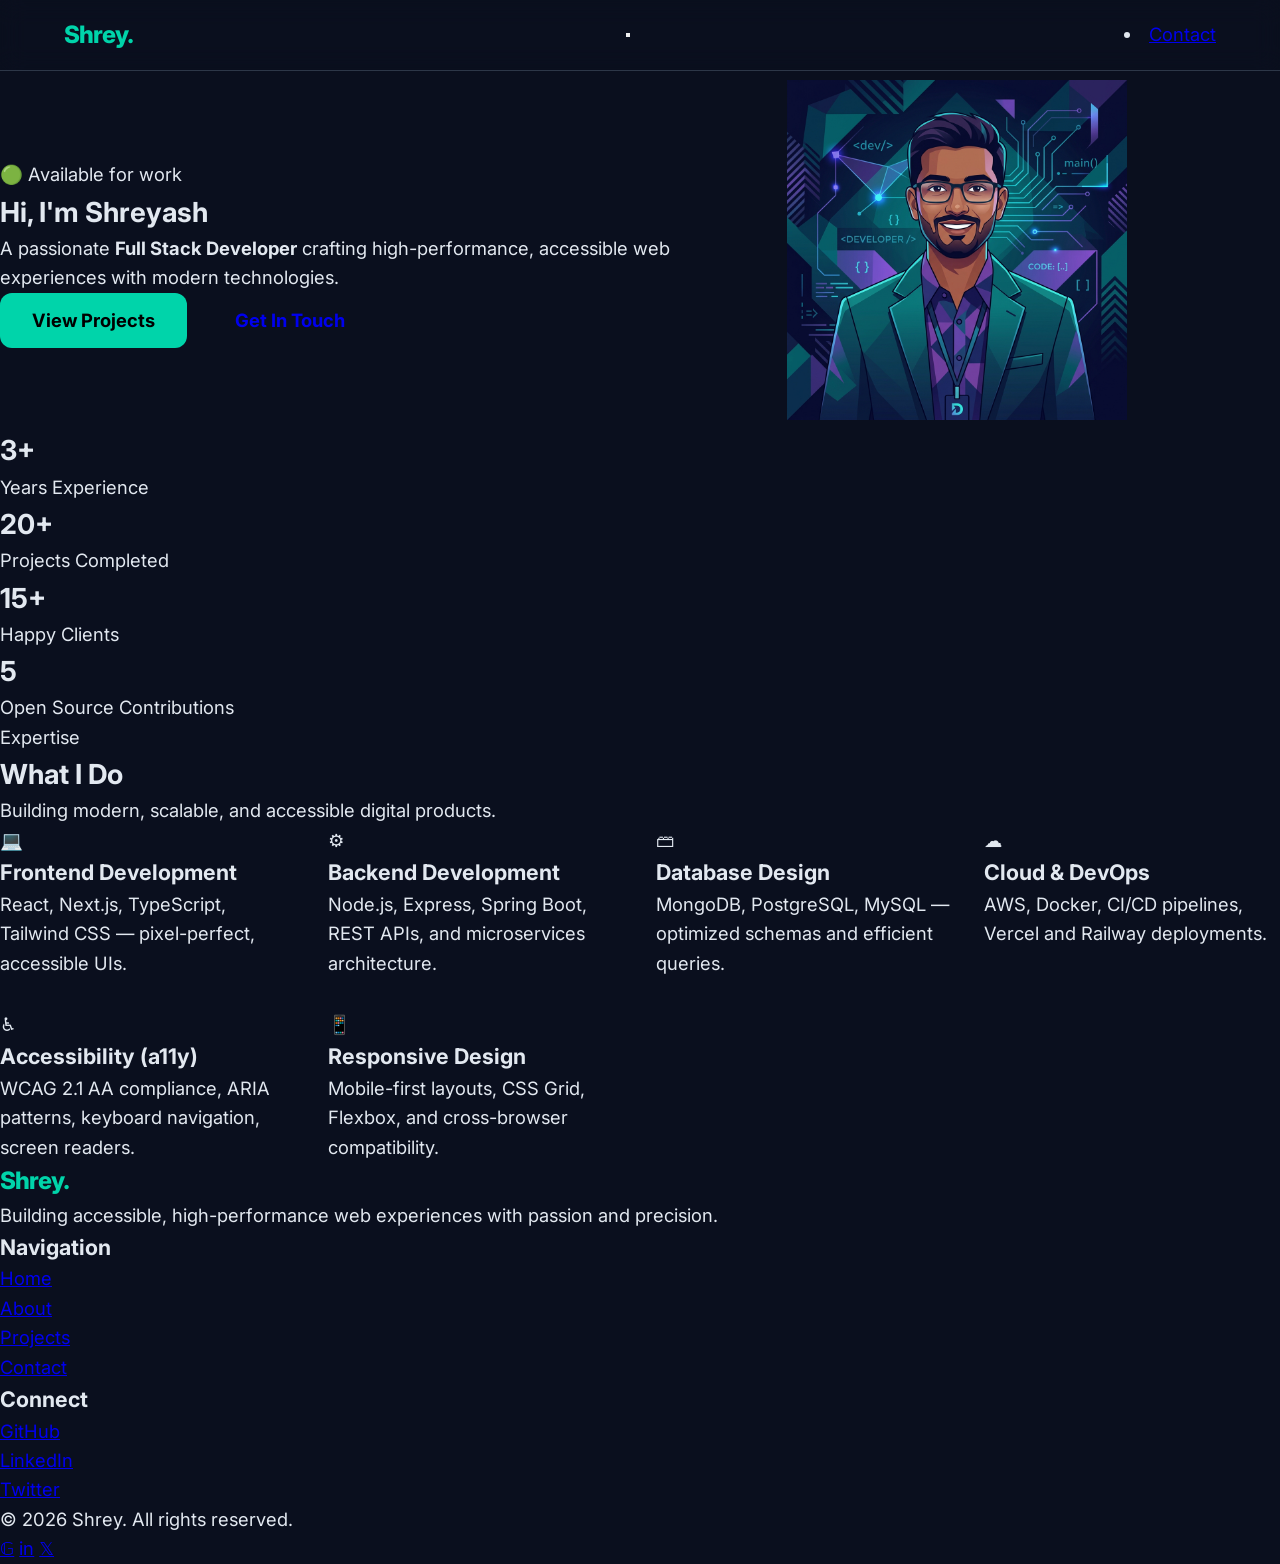
==== index.html @ 3b59dab8 "Portfolio files at root" ====
<!DOCTYPE html>
<html lang="en">

<head>
  <meta charset="UTF-8">
  <meta name="viewport" content="width=device-width, initial-scale=1.0">
  <meta name="description"
    content="Shrey's personal portfolio - Full Stack Developer specializing in React, Node.js, and modern web technologies.">
  <meta name="keywords" content="portfolio, full stack developer, React, Node.js, web developer, software engineer">
  <meta name="author" content="Shrey">
  <meta name="robots" content="index, follow">
  <meta property="og:title" content="Shrey | Full Stack Developer">
  <meta property="og:description" content="Personal portfolio of Shrey, a Full Stack Developer.">
  <meta property="og:type" content="website">
  <title>Shrey | Full Stack Developer</title>
  <link rel="preconnect" href="https://fonts.googleapis.com">
  <link rel="preconnect" href="https://fonts.gstatic.com" crossorigin>
  <link href="https://fonts.googleapis.com/css2?family=Inter:wght@400;500;600;700;800;900&display=swap"
    rel="stylesheet">
  <link rel="stylesheet" href="styles.css">

  <!-- Structured Data for SEO -->
  <script type="application/ld+json">
    {
      "@context": "https://schema.org",
      "@type": "Person",
      "name": "Shreyash",
      "jobTitle": "Full Stack Developer",
      "url": "https://yourdomain.com",
      "sameAs": [
        "https://github.com",
        "https://linkedin.com"
      ],
      "knowsAbout": ["React", "Node.js", "Web Design", "Accessibility"]
    }
  </script>
</head>

<body>
  <!-- Skip navigation link for keyboard/screen reader users -->
  <a class="skip-link" href="#main-content">Skip to main content</a>

  <header role="banner">
    <div class="nav-container">
      <div class="nav-logo">
        <a href="index.html" aria-label="Shreyash - Home"><span>S</span>hrey<span>.</span></a>
      </div>
      <!-- Mobile hamburger toggle -->
      <button class="nav-toggle" aria-expanded="false" aria-controls="primary-nav" aria-label="Toggle navigation menu">
        <span class="hamburger" aria-hidden="true"></span>
      </button>
      <li><a href="contact.html">Contact</a></li>
      </ul>
      </nav>
    </div>
  </header>

  <main id="main-content">
    <!-- HERO SECTION -->
    <section class="hero" aria-labelledby="hero-heading">
      <div class="hero-inner">
        <div class="hero-text">
          <div class="hero-badge" aria-label="Status: Available for work">
            <span aria-hidden="true">&#x1F7E2;</span> Available for work
          </div>
          <h1 id="hero-heading">
            Hi, I'm <span class="name">Shreyash</span>
          </h1>
          <p class="hero-subtitle">
            A passionate <strong>Full Stack Developer</strong> crafting high-performance, accessible web experiences
            with modern technologies.
          </p>
          <div class="hero-cta">
            <a href="projects.html" class="btn btn-primary" aria-label="View my portfolio projects">View Projects</a>
            <a href="contact.html" class="btn btn-outline" aria-label="Get in touch with me">Get In Touch</a>
          </div>
        </div>
        <div class="hero-img">
          <img src="assets/images/avatar.png" alt="Portrait illustration of Shreyash, Full Stack Developer" width="340"
            height="340">
        </div>
      </div>
    </section>

    <!-- STATS SECTION -->
    <aside class="stats" aria-label="Career statistics">
      <div class="stats-inner">
        <div class="stat-item">
          <h2 aria-label="3 plus years experience">3+</h2>
          <p>Years Experience</p>
        </div>
        <div class="stat-item">
          <h2 aria-label="20 plus projects completed">20+</h2>
          <p>Projects Completed</p>
        </div>
        <div class="stat-item">
          <h2 aria-label="15 plus happy clients">15+</h2>
          <p>Happy Clients</p>
        </div>
        <div class="stat-item">
          <h2 aria-label="5 open source contributions">5</h2>
          <p>Open Source Contributions</p>
        </div>
      </div>
    </aside>

    <!-- SKILLS SECTION -->
    <section aria-labelledby="skills-heading">
      <div class="section-inner">
        <span class="section-label" aria-hidden="true">Expertise</span>
        <h2 id="skills-heading" class="section-title">What I Do</h2>
        <p class="section-subtitle">Building modern, scalable, and accessible digital products.</p>
        <div class="skills-grid">
          <article class="skill-card">
            <div class="skill-icon" aria-hidden="true">&#x1F4BB;</div>
            <h3>Frontend Development</h3>
            <p>React, Next.js, TypeScript, Tailwind CSS — pixel-perfect, accessible UIs.</p>
          </article>
          <article class="skill-card">
            <div class="skill-icon" aria-hidden="true">&#x2699;&#xFE0F;</div>
            <h3>Backend Development</h3>
            <p>Node.js, Express, Spring Boot, REST APIs, and microservices architecture.</p>
          </article>
          <article class="skill-card">
            <div class="skill-icon" aria-hidden="true">&#x1F5C3;</div>
            <h3>Database Design</h3>
            <p>MongoDB, PostgreSQL, MySQL — optimized schemas and efficient queries.</p>
          </article>
          <article class="skill-card">
            <div class="skill-icon" aria-hidden="true">&#x2601;&#xFE0F;</div>
            <h3>Cloud & DevOps</h3>
            <p>AWS, Docker, CI/CD pipelines, Vercel and Railway deployments.</p>
          </article>
          <article class="skill-card">
            <div class="skill-icon" aria-hidden="true">&#x267F;</div>
            <h3>Accessibility (a11y)</h3>
            <p>WCAG 2.1 AA compliance, ARIA patterns, keyboard navigation, screen readers.</p>
          </article>
          <article class="skill-card">
            <div class="skill-icon" aria-hidden="true">&#x1F4F1;</div>
            <h3>Responsive Design</h3>
            <p>Mobile-first layouts, CSS Grid, Flexbox, and cross-browser compatibility.</p>
          </article>
        </div>
      </div>
    </section>
  </main>

  <footer role="contentinfo">
    <div class="footer-inner">
      <div class="footer-top">
        <div class="footer-brand">
          <div class="nav-logo"><a href="index.html" aria-label="Shrey - Home"><span>S</span>hrey<span>.</span></a>
          </div>
          <p>Building accessible, high-performance web experiences with passion and precision.</p>
        </div>
        <nav class="footer-col" aria-label="Footer site links">
          <h3>Navigation</h3>
          <ul>
            <li><a href="index.html">Home</a></li>
            <li><a href="about.html">About</a></li>
            <li><a href="projects.html">Projects</a></li>
            <li><a href="contact.html">Contact</a></li>
          </ul>
        </nav>
        <div class="footer-col">
          <h3>Connect</h3>
          <ul>
            <li><a href="https://github.com" target="_blank" rel="noopener noreferrer"
                aria-label="GitHub profile (opens in new tab)">GitHub</a></li>
            <li><a href="https://linkedin.com" target="_blank" rel="noopener noreferrer"
                aria-label="LinkedIn profile (opens in new tab)">LinkedIn</a></li>
            <li><a href="https://twitter.com" target="_blank" rel="noopener noreferrer"
                aria-label="Twitter profile (opens in new tab)">Twitter</a></li>
          </ul>
        </div>
      </div>
      <div class="footer-bottom">
        <p>&copy; <span id="year"></span> Shrey. All rights reserved.</p>
        <div class="social-links" aria-label="Social media links">
          <a href="https://github.com" class="social-link" target="_blank" rel="noopener noreferrer"
            aria-label="Visit GitHub profile (opens in new tab)">&#x1D53E;</a>
          <a href="https://linkedin.com" class="social-link" target="_blank" rel="noopener noreferrer"
            aria-label="Visit LinkedIn profile (opens in new tab)">in</a>
          <a href="https://twitter.com" class="social-link" target="_blank" rel="noopener noreferrer"
            aria-label="Visit Twitter profile (opens in new tab)">&#x1D54F;</a>
        </div>
      </div>
    </div>
  </footer>
  <script src="main.js"></script>
</body>

</html>
---- styles.css ----
:root {
  --bg: #0a0f1e; --bg2: #111827; --card: #1a2235;
  --accent: #00d4aa; --accent2: #7c3aed;
  --text: #e2e8f0; --muted: #94a3b8;
  --border: #2d3748; --shadow: 0 8px 32px rgba(0,0,0,0.4);
  /* Fluid Typography (Advanced CSS3) */
  --fs-h1: clamp(2.5rem, 8vw, 4.5rem);
  --fs-h2: clamp(1.8rem, 5vw, 2.8rem);
  --fs-body: clamp(1rem, 1vw + 0.8rem, 1.15rem);
}

[data-theme="light"] {
  --bg: #f8fafc; --bg2: #f1f5f9; --card: #ffffff;
  --accent: #0d9488; --accent2: #6d28d9;
  --text: #0f172a; --muted: #475569;
  --border: #e2e8f0; --shadow: 0 8px 32px rgba(0,0,0,0.06);
}

/* ─── BASE STYLES (Mobile First) ─── */
*, *::before, *::after { box-sizing: border-box; margin: 0; padding: 0; }
body {
  font-family: 'Inter', system-ui, sans-serif;
  background-color: var(--bg);
  color: var(--text);
  line-height: 1.6;
  font-size: var(--fs-body);
  transition: background 0.3s, color 0.3s;
}

/* ─── STUNNING GLASS NAVIGATION ─── */
header {
  position: fixed; top: 0; width: 100%; z-index: 1000;
  background: rgba(10, 15, 30, 0.8);
  backdrop-filter: blur(12px); /* Glassmorphism */
  -webkit-backdrop-filter: blur(12px);
  border-bottom: 1px solid var(--border);
}
[data-theme="light"] header { background: rgba(248, 250, 252, 0.8); }

.nav-container {
  max-width: 1200px; margin: 0 auto; padding: 0 1.5rem;
  height: 70px; display: flex; align-items: center; justify-content: space-between;
}

.nav-logo a {
  font-size: 1.5rem; font-weight: 800; color: var(--accent);
  text-decoration: none; letter-spacing: -1px;
}

/* ─── ADVANCED GRID LAYOUTS ─── */
.hero-inner {
  display: grid; grid-template-columns: 1fr; gap: 3rem;
  align-items: center; text-align: center; padding-top: 80px;
}

.skills-grid {
  display: grid;
  grid-template-columns: repeat(auto-fit, minmax(280px, 1fr));
  gap: 2rem;
}

/* About Page - Advanced Grid Areas */
.about-grid {
  display: grid;
  grid-template-areas: "image" "content";
  gap: 3rem;
}
.about-img-col { grid-area: image; }
.about-content { grid-area: content; }

/* ─── COMPONENTS (Flexbox) ─── */
.nav-actions { display: flex; align-items: center; gap: 1rem; }
.hero-cta { display: flex; gap: 1rem; flex-wrap: wrap; justify-content: center; }

.btn {
  display: inline-flex; align-items: center; gap: 0.5rem;
  padding: 0.8rem 2rem; border-radius: 12px; font-weight: 700;
  transition: transform 0.2s, box-shadow 0.2s; cursor: pointer;
  border: none; text-decoration: none;
}
.btn-primary { background: var(--accent); color: #000; }
.btn-primary:hover { transform: translateY(-3px); box-shadow: 0 10px 20px rgba(0, 212, 170, 0.3); }

/* ─── RESPONSIVE QUERIES ─── */
@media (min-width: 768px) {
  .hero-inner { grid-template-columns: 1.2fr 0.8fr; text-align: left; }
  .hero-cta { justify-content: flex-start; }
  .about-grid { grid-template-areas: "image content"; grid-template-columns: 1fr 1.5fr; }
}

/* Accessibility */
.skip-link { position: absolute; top: -50px; left: 0; background: var(--accent); padding: 10px; z-index: 1001; transition: top 0.3s; }
.skip-link:focus { top: 0; }
:focus-visible { outline: 3px solid var(--accent); outline-offset: 4px; }
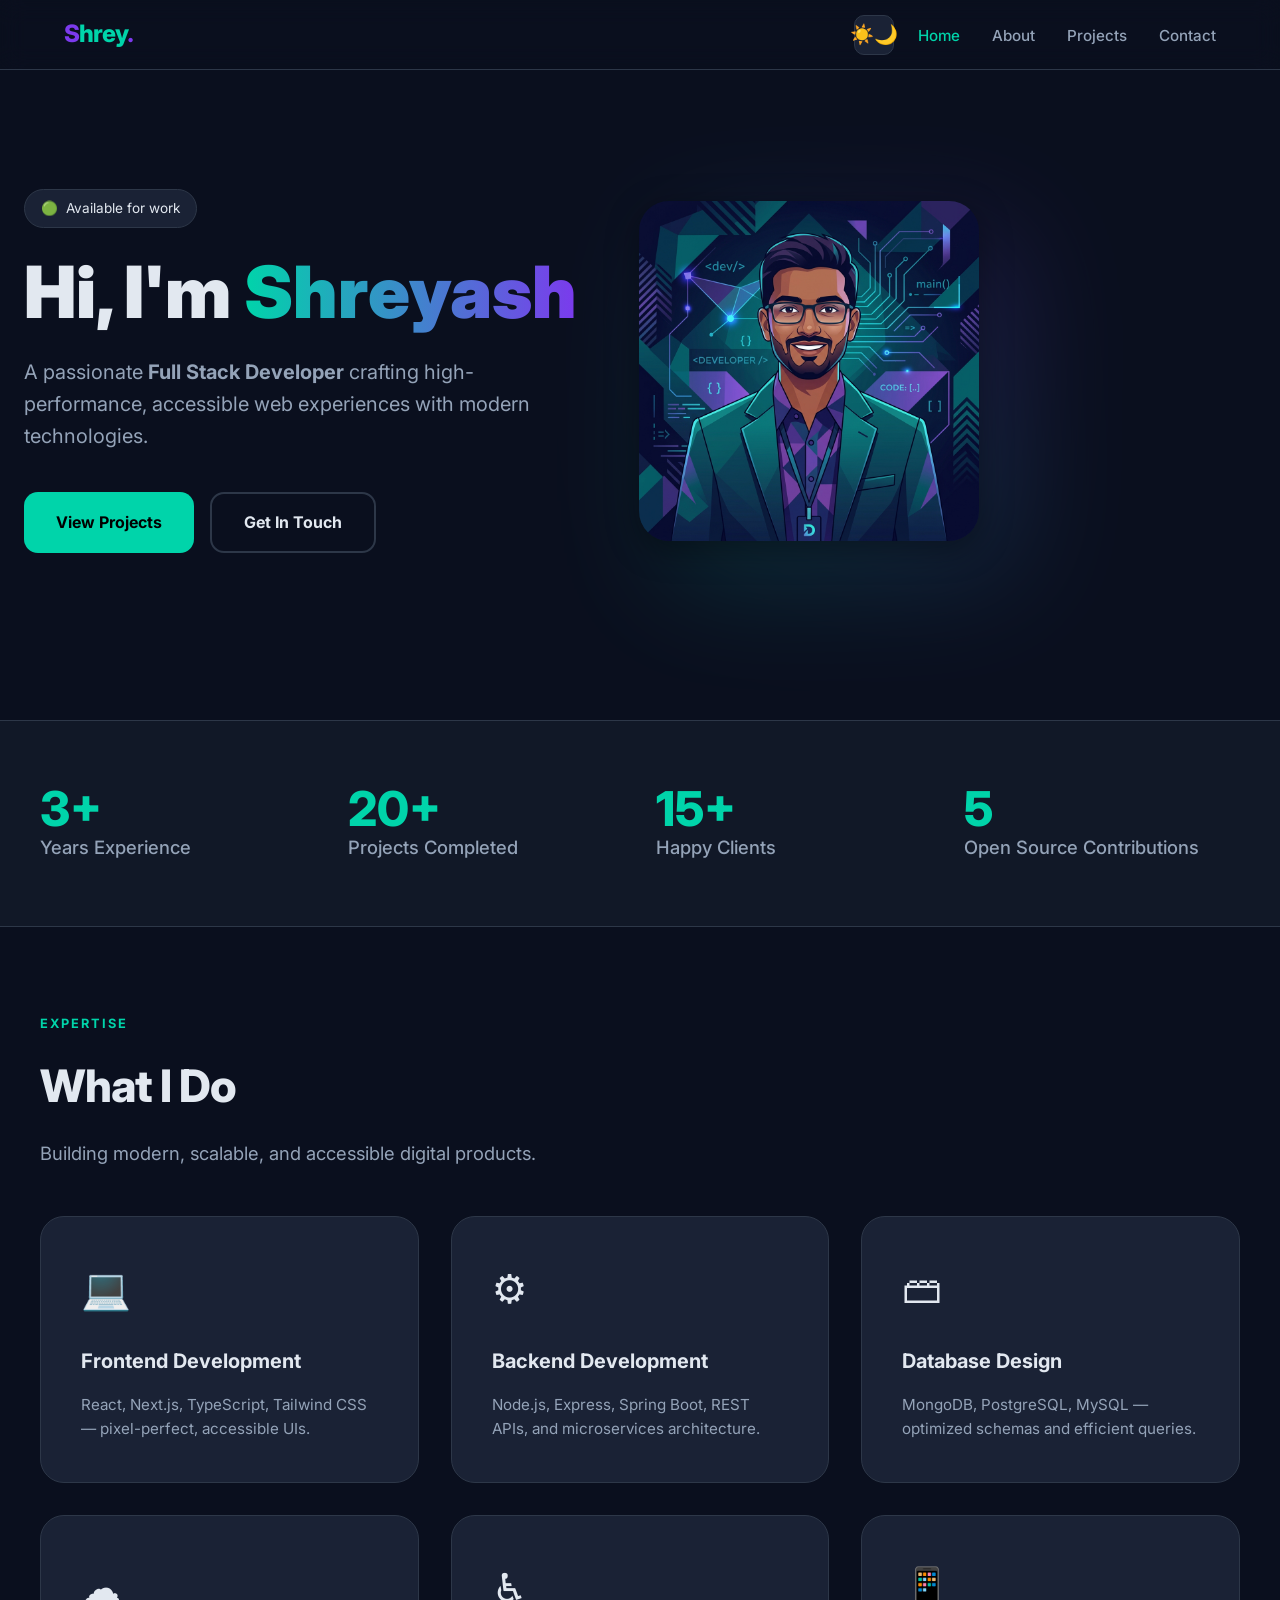
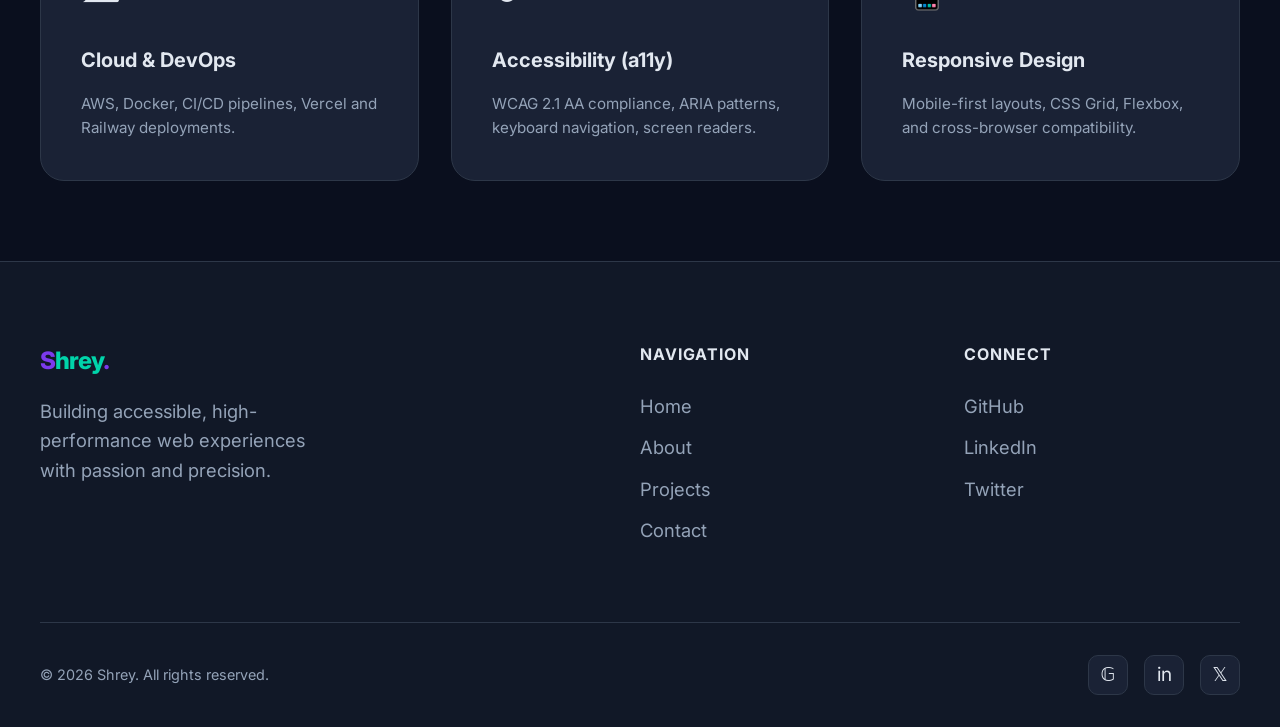
==== commit 2b79f3c5: "Fix CSS errors, repair HTML structure, and complete premium design overhaul" ====
--- a/index.html
+++ b/index.html
@@ -45,13 +45,23 @@
       <div class="nav-logo">
         <a href="index.html" aria-label="Shreyash - Home"><span>S</span>hrey<span>.</span></a>
       </div>
-      <!-- Mobile hamburger toggle -->
-      <button class="nav-toggle" aria-expanded="false" aria-controls="primary-nav" aria-label="Toggle navigation menu">
-        <span class="hamburger" aria-hidden="true"></span>
-      </button>
-      <li><a href="contact.html">Contact</a></li>
-      </ul>
-      </nav>
+      <div class="nav-actions">
+        <button id="theme-toggle" class="theme-btn" aria-label="Toggle Dark/Light Mode">
+          <span class="sun-icon" aria-hidden="true">☀️</span>
+          <span class="moon-icon" aria-hidden="true">🌙</span>
+        </button>
+        <button class="nav-toggle" aria-expanded="false" aria-controls="primary-nav" aria-label="Toggle navigation menu">
+          <span class="hamburger" aria-hidden="true"></span>
+        </button>
+        <nav aria-label="Primary navigation">
+          <ul id="primary-nav">
+            <li><a href="index.html" aria-current="page">Home</a></li>
+            <li><a href="about.html">About</a></li>
+            <li><a href="projects.html">Projects</a></li>
+            <li><a href="contact.html">Contact</a></li>
+          </ul>
+        </nav>
+      </div>
     </div>
   </header>
 
--- a/styles.css
+++ b/styles.css
@@ -1,95 +1,253 @@
 :root {
-  --bg: #0a0f1e; --bg2: #111827; --card: #1a2235;
-  --accent: #00d4aa; --accent2: #7c3aed;
-  --text: #e2e8f0; --muted: #94a3b8;
-  --border: #2d3748; --shadow: 0 8px 32px rgba(0,0,0,0.4);
-  /* Fluid Typography (Advanced CSS3) */
+  --bg: #0a0f1e;
+  --bg2: #111827;
+  --card: #1a2235;
+  --accent: #00d4aa;
+  --accent2: #7c3aed;
+  --text: #e2e8f0;
+  --muted: #94a3b8;
+  --border: #2d3748;
+  --shadow: 0 8px 32px rgba(0, 0, 0, 0.4);
   --fs-h1: clamp(2.5rem, 8vw, 4.5rem);
   --fs-h2: clamp(1.8rem, 5vw, 2.8rem);
   --fs-body: clamp(1rem, 1vw + 0.8rem, 1.15rem);
+  --nav-h: 70px;
 }
 
 [data-theme="light"] {
-  --bg: #f8fafc; --bg2: #f1f5f9; --card: #ffffff;
-  --accent: #0d9488; --accent2: #6d28d9;
-  --text: #0f172a; --muted: #475569;
-  --border: #e2e8f0; --shadow: 0 8px 32px rgba(0,0,0,0.06);
-}
-
-/* ─── BASE STYLES (Mobile First) ─── */
+  --bg: #f8fafc;
+  --bg2: #f1f5f9;
+  --card: #ffffff;
+  --accent: #0d9488;
+  --accent2: #6d28d9;
+  --text: #0f172a;
+  --muted: #475569;
+  --border: #e2e8f0;
+  --shadow: 0 8px 32px rgba(0, 0, 0, 0.06);
+}
+
+/* ─── BASE STYLES ─── */
 *, *::before, *::after { box-sizing: border-box; margin: 0; padding: 0; }
+
 body {
-  font-family: 'Inter', system-ui, sans-serif;
+  font-family: 'Inter', system-ui, -apple-system, sans-serif;
   background-color: var(--bg);
   color: var(--text);
   line-height: 1.6;
   font-size: var(--fs-body);
   transition: background 0.3s, color 0.3s;
-}
-
-/* ─── STUNNING GLASS NAVIGATION ─── */
+  overflow-x: hidden;
+}
+
+a { color: inherit; text-decoration: none; transition: 0.2s; }
+ul { list-style: none; }
+img { max-width: 100%; height: auto; display: block; }
+
+/* ─── HEADER & NAV ─── */
 header {
   position: fixed; top: 0; width: 100%; z-index: 1000;
   background: rgba(10, 15, 30, 0.8);
-  backdrop-filter: blur(12px); /* Glassmorphism */
+  backdrop-filter: blur(12px);
   -webkit-backdrop-filter: blur(12px);
   border-bottom: 1px solid var(--border);
-}
+  height: var(--nav-h);
+  display: flex;
+  align-items: center;
+}
+
 [data-theme="light"] header { background: rgba(248, 250, 252, 0.8); }
 
 .nav-container {
   max-width: 1200px; margin: 0 auto; padding: 0 1.5rem;
-  height: 70px; display: flex; align-items: center; justify-content: space-between;
+  width: 100%; display: flex; align-items: center; justify-content: space-between;
 }
 
 .nav-logo a {
   font-size: 1.5rem; font-weight: 800; color: var(--accent);
-  text-decoration: none; letter-spacing: -1px;
-}
-
-/* ─── ADVANCED GRID LAYOUTS ─── */
+  letter-spacing: -1px;
+}
+.nav-logo span { color: var(--accent2); }
+
+.nav-actions { display: flex; align-items: center; gap: 1.5rem; }
+
+#primary-nav { display: flex; gap: 2rem; }
+#primary-nav a { font-weight: 500; font-size: 0.95rem; color: var(--muted); }
+#primary-nav a:hover, #primary-nav a[aria-current="page"] { color: var(--accent); }
+
+/* Theme Toggle */
+.theme-btn {
+  background: var(--card); border: 1px solid var(--border);
+  width: 40px; height: 40px; border-radius: 10px;
+  cursor: pointer; display: flex; align-items: center; justify-content: center;
+  color: var(--text); font-size: 1.2rem;
+}
+
+/* Mobile Toggle */
+.nav-toggle {
+  display: none; background: none; border: none; cursor: pointer; padding: 0.5rem;
+}
+
+.hamburger {
+  display: block; width: 24px; height: 2px; background: var(--text);
+  position: relative; transition: 0.3s;
+}
+.hamburger::before, .hamburger::after {
+  content: ''; position: absolute; width: 24px; height: 2px;
+  background: var(--text); left: 0; transition: 0.3s;
+}
+.hamburger::before { top: -8px; }
+.hamburger::after { bottom: -8px; }
+
+/* ─── SECTIONS ─── */
+section, main > section { padding: 5rem 1.5rem; }
+.section-inner { max-width: 1200px; margin: 0 auto; }
+
+.section-label {
+  display: inline-block; color: var(--accent); font-weight: 700;
+  text-transform: uppercase; font-size: 0.8rem; letter-spacing: 2px;
+  margin-bottom: 1rem;
+}
+
+.section-title { font-size: var(--fs-h2); font-weight: 800; margin-bottom: 1rem; letter-spacing: -1px; }
+.section-subtitle { color: var(--muted); max-width: 600px; margin-bottom: 3rem; }
+
+/* ─── HERO ─── */
+.hero { padding-top: calc(var(--nav-h) + 2rem); min-height: 80vh; display: flex; align-items: center; }
 .hero-inner {
-  display: grid; grid-template-columns: 1fr; gap: 3rem;
-  align-items: center; text-align: center; padding-top: 80px;
-}
-
-.skills-grid {
-  display: grid;
-  grid-template-columns: repeat(auto-fit, minmax(280px, 1fr));
-  gap: 2rem;
-}
-
-/* About Page - Advanced Grid Areas */
-.about-grid {
-  display: grid;
-  grid-template-areas: "image" "content";
-  gap: 3rem;
-}
-.about-img-col { grid-area: image; }
-.about-content { grid-area: content; }
-
-/* ─── COMPONENTS (Flexbox) ─── */
-.nav-actions { display: flex; align-items: center; gap: 1rem; }
-.hero-cta { display: flex; gap: 1rem; flex-wrap: wrap; justify-content: center; }
-
+  display: grid; grid-template-columns: 1fr; gap: 3rem; align-items: center;
+}
+
+.hero-badge {
+  display: inline-flex; align-items: center; gap: 0.5rem;
+  background: var(--card); border: 1px solid var(--border);
+  padding: 0.5rem 1rem; border-radius: 100px; font-size: 0.85rem;
+  margin-bottom: 1.5rem;
+}
+
+.hero-text h1 { font-size: var(--fs-h1); font-weight: 900; line-height: 1.1; margin-bottom: 1.5rem; }
+.hero-text .name { background: linear-gradient(to right, var(--accent), var(--accent2)); -webkit-background-clip: text; -webkit-text-fill-color: transparent; }
+.hero-subtitle { font-size: 1.25rem; color: var(--muted); margin-bottom: 2.5rem; max-width: 550px; }
+.hero-cta { display: flex; gap: 1rem; flex-wrap: wrap; }
+
+.hero-img { position: relative; justify-self: center; }
+.hero-img img { border-radius: 30px; box-shadow: var(--shadow); position: relative; z-index: 2; }
+.hero-img::after {
+  content: ''; position: absolute; top: 10%; left: 10%; width: 100%; height: 100%;
+  background: linear-gradient(45deg, var(--accent), var(--accent2));
+  filter: blur(60px); opacity: 0.2; z-index: 1;
+}
+
+/* Page Hero (About/Contact) */
+.page-hero { padding-top: calc(var(--nav-h) + 4rem); background: var(--bg2); text-align: center; }
+.page-hero-inner { max-width: 800px; margin: 0 auto; }
+
+/* ─── STATS ─── */
+.stats { background: var(--bg2); padding: 4rem 1.5rem; border-top: 1px solid var(--border); border-bottom: 1px solid var(--border); }
+.stats-inner {
+  max-width: 1200px; margin: 0 auto;
+  display: grid; grid-template-columns: repeat(2, 1fr); gap: 2rem;
+}
+.stat-item h2 { font-size: 3rem; font-weight: 800; color: var(--accent); line-height: 1; }
+.stat-item p { color: var(--muted); font-weight: 500; }
+
+/* ─── SKILLS & PROJECTS ─── */
+.skills-grid, .projects-grid {
+  display: grid; grid-template-columns: repeat(auto-fit, minmax(300px, 1fr)); gap: 2rem;
+}
+
+.skill-card, .project-card {
+  background: var(--card); padding: 2.5rem; border-radius: 24px;
+  border: 1px solid var(--border); transition: 0.3s;
+}
+.skill-card:hover, .project-card:hover { border-color: var(--accent); transform: translateY(-5px); box-shadow: var(--shadow); }
+
+.skill-icon { font-size: 2.5rem; margin-bottom: 1.5rem; display: block; }
+.skill-card h3 { font-size: 1.25rem; margin-bottom: 1rem; }
+.skill-card p { color: var(--muted); font-size: 0.95rem; }
+
+/* ─── CONTACT ─── */
+.contact-grid { display: grid; grid-template-columns: 1fr; gap: 4rem; }
+.contact-detail { display: flex; gap: 1.5rem; margin-bottom: 2rem; }
+.contact-icon {
+  width: 50px; height: 50px; background: var(--bg2); border: 1px solid var(--border);
+  border-radius: 12px; display: flex; align-items: center; justify-content: center; font-size: 1.5rem;
+}
+.contact-detail-text strong { display: block; font-size: 0.9rem; color: var(--muted); text-transform: uppercase; letter-spacing: 1px; }
+
+.form-card { background: var(--card); padding: 3rem; border-radius: 30px; border: 1px solid var(--border); }
+.form-group { margin-bottom: 1.5rem; }
+.form-group label { display: block; margin-bottom: 0.5rem; font-weight: 600; font-size: 0.9rem; }
+.form-group input, .form-group textarea {
+  width: 100%; padding: 1rem; background: var(--bg2); border: 1px solid var(--border);
+  border-radius: 12px; color: var(--text); font-family: inherit; transition: 0.3s;
+}
+.form-group input:focus, .form-group textarea:focus { border-color: var(--accent); outline: none; background: var(--bg); }
+.form-group textarea { height: 150px; resize: vertical; }
+
+.field-error { color: #ff4b5c; font-size: 0.85rem; margin-top: 0.5rem; display: none; }
+.success-msg { background: rgba(0, 212, 170, 0.1); color: var(--accent); padding: 1.5rem; border-radius: 12px; margin-bottom: 2rem; display: none; }
+
+/* ─── BUTTONS ─── */
 .btn {
-  display: inline-flex; align-items: center; gap: 0.5rem;
-  padding: 0.8rem 2rem; border-radius: 12px; font-weight: 700;
-  transition: transform 0.2s, box-shadow 0.2s; cursor: pointer;
-  border: none; text-decoration: none;
+  display: inline-flex; align-items: center; gap: 0.75rem;
+  padding: 1rem 2rem; border-radius: 14px; font-weight: 700;
+  cursor: pointer; border: none; transition: 0.3s;
+  font-size: 1rem;
 }
 .btn-primary { background: var(--accent); color: #000; }
-.btn-primary:hover { transform: translateY(-3px); box-shadow: 0 10px 20px rgba(0, 212, 170, 0.3); }
-
-/* ─── RESPONSIVE QUERIES ─── */
+.btn-primary:hover { background: #00bf9a; transform: translateY(-3px); box-shadow: 0 10px 20px rgba(0, 212, 170, 0.3); }
+
+.btn-outline { background: transparent; border: 2px solid var(--border); color: var(--text); }
+.btn-outline:hover { border-color: var(--accent); color: var(--accent); }
+
+/* ─── FOOTER ─── */
+footer { background: var(--bg2); padding: 5rem 1.5rem 2rem; border-top: 1px solid var(--border); }
+.footer-inner { max-width: 1200px; margin: 0 auto; }
+.footer-top { display: grid; grid-template-columns: 1fr; gap: 3rem; margin-bottom: 4rem; }
+
+.footer-brand p { color: var(--muted); margin-top: 1rem; max-width: 300px; }
+.footer-col h3 { font-size: 1rem; text-transform: uppercase; letter-spacing: 1px; margin-bottom: 1.5rem; }
+.footer-col ul li { margin-bottom: 0.75rem; }
+.footer-col a { color: var(--muted); }
+.footer-col a:hover { color: var(--accent); }
+
+.footer-bottom {
+  padding-top: 2rem; border-top: 1px solid var(--border);
+  display: flex; flex-direction: column; align-items: center; gap: 1.5rem; text-align: center;
+}
+.footer-bottom p { color: var(--muted); font-size: 0.9rem; }
+.social-links { display: flex; gap: 1rem; }
+.social-link {
+  width: 40px; height: 40px; background: var(--card); border: 1px solid var(--border);
+  border-radius: 10px; display: flex; align-items: center; justify-content: center;
+  font-size: 1.2rem; transition: 0.3s;
+}
+.social-link:hover { border-color: var(--accent); color: var(--accent); transform: translateY(-3px); }
+
+/* ─── RESPONSIVE ─── */
 @media (min-width: 768px) {
   .hero-inner { grid-template-columns: 1.2fr 0.8fr; text-align: left; }
-  .hero-cta { justify-content: flex-start; }
-  .about-grid { grid-template-areas: "image content"; grid-template-columns: 1fr 1.5fr; }
+  .hero-text h1 { margin-inline: 0; }
+  .stats-inner { grid-template-columns: repeat(4, 1fr); }
+  .contact-grid { grid-template-columns: 1fr 1.2fr; }
+  .footer-top { grid-template-columns: 2fr 1fr 1fr; }
+  .footer-bottom { flex-direction: row; justify-content: space-between; text-align: left; }
+}
+
+@media (max-width: 991px) {
+  .nav-toggle { display: block; }
+  #primary-nav {
+    position: fixed; top: var(--nav-h); left: 0; width: 100%; height: 0;
+    background: var(--bg); border-bottom: 1px solid var(--border);
+    flex-direction: column; align-items: center; justify-content: center;
+    overflow: hidden; transition: 0.4s cubic-bezier(0.4, 0, 0.2, 1);
+    z-index: 999;
+  }
+  #primary-nav.open { height: calc(100vh - var(--nav-h)); padding-bottom: var(--nav-h); }
+  #primary-nav a { font-size: 1.5rem; }
 }
 
 /* Accessibility */
-.skip-link { position: absolute; top: -50px; left: 0; background: var(--accent); padding: 10px; z-index: 1001; transition: top 0.3s; }
+.skip-link { position: absolute; top: -100px; left: 0; background: var(--accent); color: #000; padding: 1rem; z-index: 1100; transition: 0.3s; font-weight: bold; }
 .skip-link:focus { top: 0; }
 :focus-visible { outline: 3px solid var(--accent); outline-offset: 4px; }
-
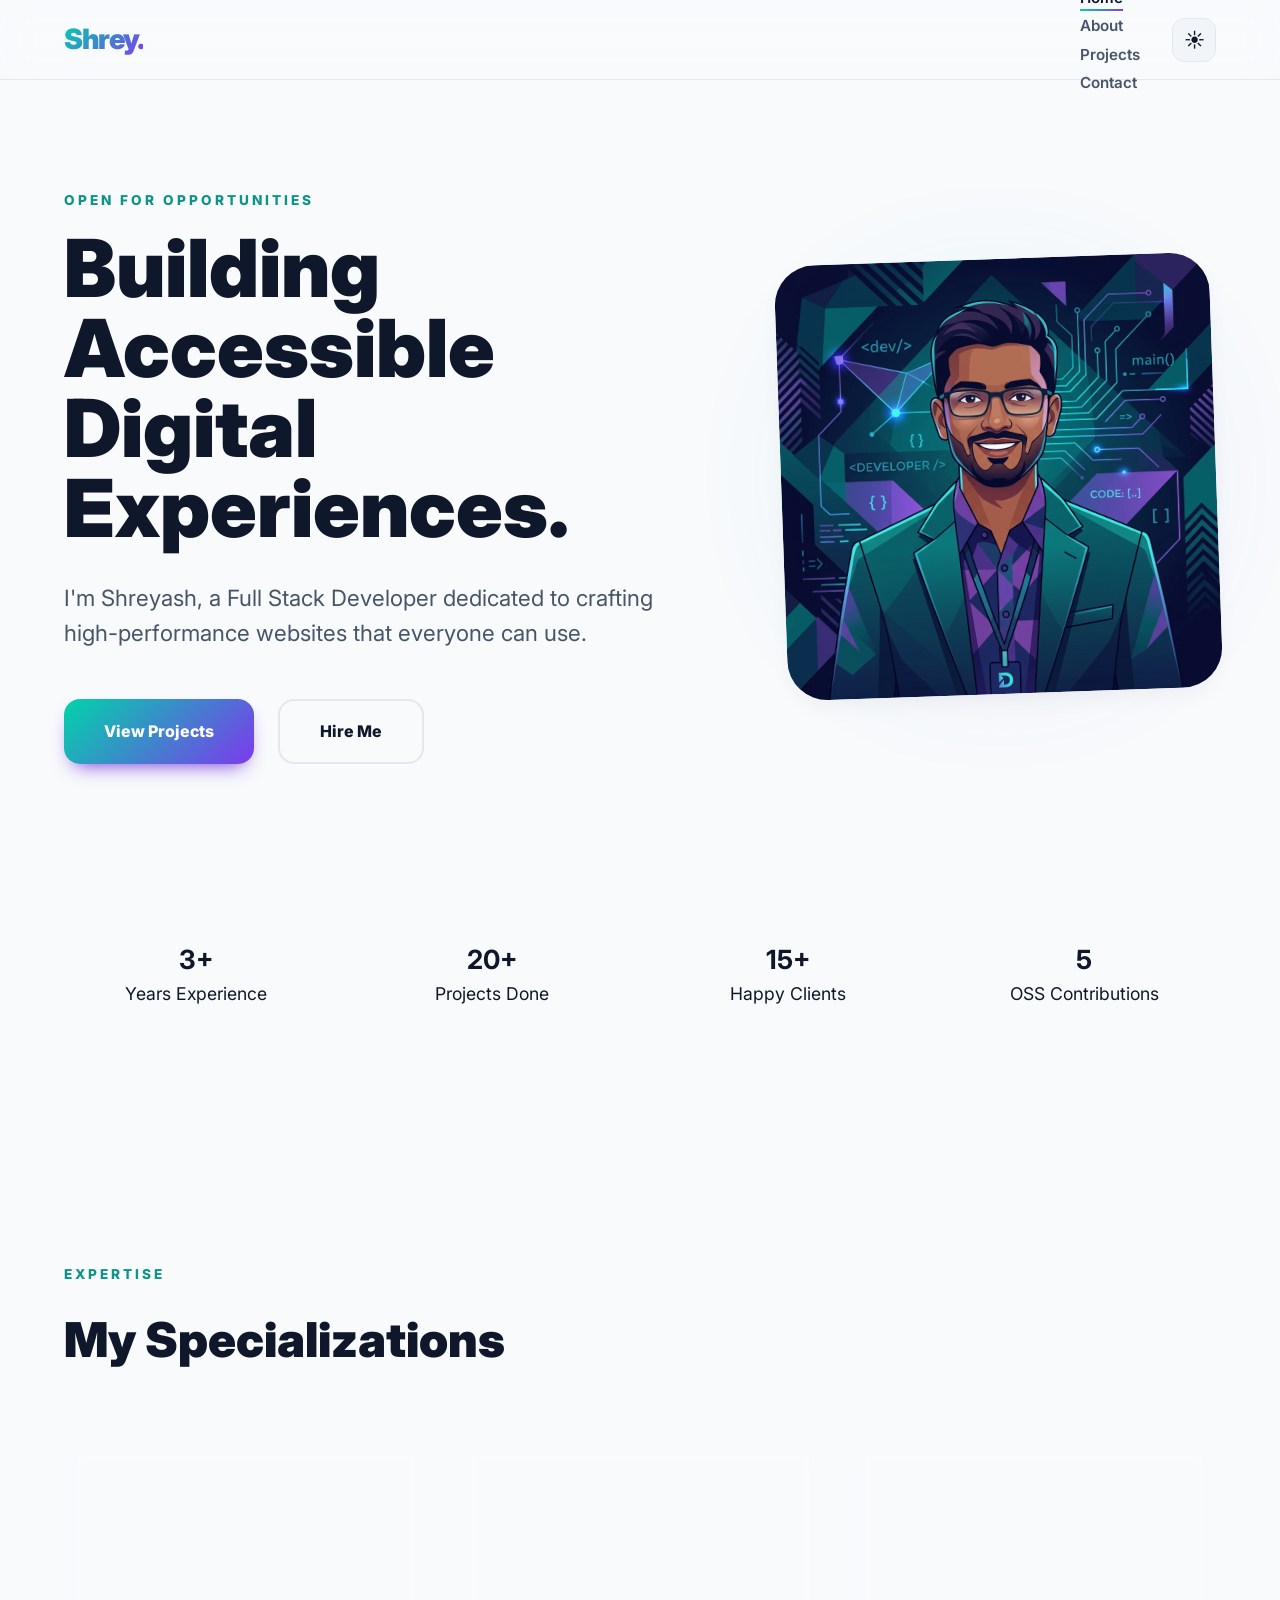
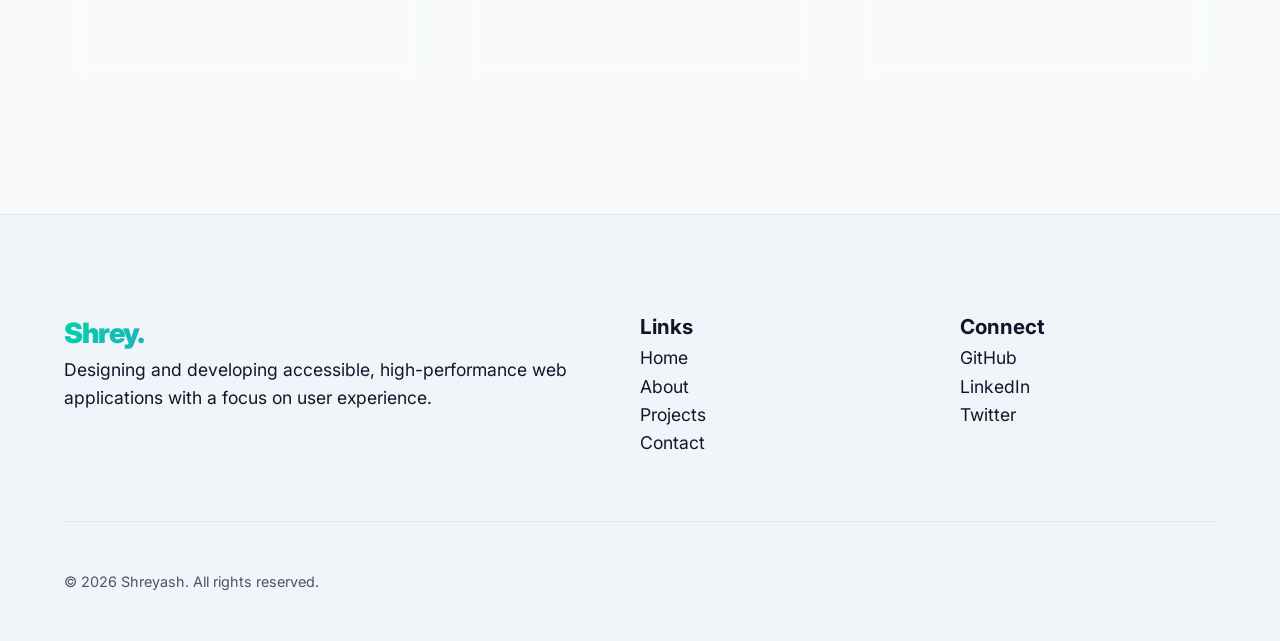
==== commit febd51a7: "Complete rebuild: Semantic HTML5, WCAG Accessibility, and Advanced CSS3 Responsive Design" ====
--- a/index.html
+++ b/index.html
@@ -1,59 +1,55 @@
 <!DOCTYPE html>
 <html lang="en">
-
 <head>
   <meta charset="UTF-8">
   <meta name="viewport" content="width=device-width, initial-scale=1.0">
-  <meta name="description"
-    content="Shrey's personal portfolio - Full Stack Developer specializing in React, Node.js, and modern web technologies.">
-  <meta name="keywords" content="portfolio, full stack developer, React, Node.js, web developer, software engineer">
-  <meta name="author" content="Shrey">
-  <meta name="robots" content="index, follow">
-  <meta property="og:title" content="Shrey | Full Stack Developer">
-  <meta property="og:description" content="Personal portfolio of Shrey, a Full Stack Developer.">
+  
+  <!-- SEO & Social Meta -->
+  <title>Shreyash | Full Stack Developer & Accessibility Advocate</title>
+  <meta name="description" content="Portfolio of Shreyash, a Full Stack Developer specializing in high-performance, accessible web experiences. Expert in React, Node.js, and Modern Web Standards.">
+  <meta name="keywords" content="Full Stack Developer, Portfolio, React, Accessibility, WCAG, Web Development, Shreyash">
+  <meta name="author" content="Shreyash">
+  <meta property="og:title" content="Shreyash | Full Stack Developer">
+  <meta property="og:description" content="Crafting the next generation of accessible web experiences.">
   <meta property="og:type" content="website">
-  <title>Shrey | Full Stack Developer</title>
+  <meta property="og:image" content="assets/images/portfolio-preview.png">
+  
+  <!-- PWA & Mobile -->
+  <link rel="manifest" href="manifest.json">
+  <meta name="theme-color" content="#0a0f1e">
+  
+  <!-- Fonts & Styles -->
   <link rel="preconnect" href="https://fonts.googleapis.com">
   <link rel="preconnect" href="https://fonts.gstatic.com" crossorigin>
-  <link href="https://fonts.googleapis.com/css2?family=Inter:wght@400;500;600;700;800;900&display=swap"
-    rel="stylesheet">
+  <link href="https://fonts.googleapis.com/css2?family=Inter:wght@400;600;700;800;900&display=swap" rel="stylesheet">
   <link rel="stylesheet" href="styles.css">
 
-  <!-- Structured Data for SEO -->
+  <!-- Structured Data (SEO) -->
   <script type="application/ld+json">
     {
       "@context": "https://schema.org",
       "@type": "Person",
       "name": "Shreyash",
       "jobTitle": "Full Stack Developer",
-      "url": "https://yourdomain.com",
-      "sameAs": [
-        "https://github.com",
-        "https://linkedin.com"
-      ],
-      "knowsAbout": ["React", "Node.js", "Web Design", "Accessibility"]
+      "knowsAbout": ["Web Development", "React", "Accessibility", "UI/UX Design"],
+      "url": "https://shreyash-portfolio.vercel.app"
     }
   </script>
 </head>
+<body>
+  <!-- Skip to Content (Accessibility) -->
+  <a href="#main-content" class="skip-link">Skip to main content</a>
 
-<body>
-  <!-- Skip navigation link for keyboard/screen reader users -->
-  <a class="skip-link" href="#main-content">Skip to main content</a>
+  <!-- SEMANTIC HEADER -->
+  <header role="banner">
+    <div class="container nav-container">
+      <div class="nav-logo">
+        <a href="index.html" aria-label="Shreyash - Home Page">Shrey<span>.</span></a>
+      </div>
 
-  <header role="banner">
-    <div class="nav-container">
-      <div class="nav-logo">
-        <a href="index.html" aria-label="Shreyash - Home"><span>S</span>hrey<span>.</span></a>
-      </div>
       <div class="nav-actions">
-        <button id="theme-toggle" class="theme-btn" aria-label="Toggle Dark/Light Mode">
-          <span class="sun-icon" aria-hidden="true">☀️</span>
-          <span class="moon-icon" aria-hidden="true">🌙</span>
-        </button>
-        <button class="nav-toggle" aria-expanded="false" aria-controls="primary-nav" aria-label="Toggle navigation menu">
-          <span class="hamburger" aria-hidden="true"></span>
-        </button>
-        <nav aria-label="Primary navigation">
+        <!-- Navigation Menu -->
+        <nav id="primary-navigation" aria-label="Main Navigation">
           <ul id="primary-nav">
             <li><a href="index.html" aria-current="page">Home</a></li>
             <li><a href="about.html">About</a></li>
@@ -61,111 +57,116 @@
             <li><a href="contact.html">Contact</a></li>
           </ul>
         </nav>
+
+        <!-- Theme Toggle -->
+        <button id="theme-toggle" class="theme-btn" aria-label="Switch between dark and light mode" type="button">
+          <span class="sun-icon" aria-hidden="true">☀️</span>
+          <span class="moon-icon" aria-hidden="true">🌙</span>
+        </button>
+
+        <!-- Mobile Menu Toggle -->
+        <button class="nav-toggle" aria-expanded="false" aria-controls="primary-nav" aria-label="Open mobile navigation menu">
+          <span aria-hidden="true"></span>
+          <span aria-hidden="true"></span>
+          <span aria-hidden="true"></span>
+        </button>
       </div>
     </div>
   </header>
 
+  <!-- MAIN CONTENT -->
   <main id="main-content">
-    <!-- HERO SECTION -->
-    <section class="hero" aria-labelledby="hero-heading">
-      <div class="hero-inner">
-        <div class="hero-text">
-          <div class="hero-badge" aria-label="Status: Available for work">
-            <span aria-hidden="true">&#x1F7E2;</span> Available for work
+    
+    <!-- HERO SECTION (Semantic Section with ARIA) -->
+    <section class="hero" aria-labelledby="hero-title">
+      <div class="container">
+        <div class="hero-grid">
+          <div class="hero-text">
+            <span class="label" aria-hidden="true">Open for Opportunities</span>
+            <h1 id="hero-title">Building Accessible <br>Digital <span class="name">Experiences.</span></h1>
+            <p>I'm Shreyash, a Full Stack Developer dedicated to crafting high-performance websites that everyone can use.</p>
+            
+            <div class="hero-cta">
+              <a href="projects.html" class="btn btn-primary" aria-label="Browse my featured work">View Projects</a>
+              <a href="contact.html" class="btn btn-outline" aria-label="Go to contact page to hire me">Hire Me</a>
+            </div>
           </div>
-          <h1 id="hero-heading">
-            Hi, I'm <span class="name">Shreyash</span>
-          </h1>
-          <p class="hero-subtitle">
-            A passionate <strong>Full Stack Developer</strong> crafting high-performance, accessible web experiences
-            with modern technologies.
-          </p>
-          <div class="hero-cta">
-            <a href="projects.html" class="btn btn-primary" aria-label="View my portfolio projects">View Projects</a>
-            <a href="contact.html" class="btn btn-outline" aria-label="Get in touch with me">Get In Touch</a>
+          
+          <div class="hero-img">
+            <div class="blob" aria-hidden="true"></div>
+            <img src="assets/images/avatar.png" alt="Portrait of Shreyash, Full Stack Developer" width="450" height="450" loading="eager">
           </div>
-        </div>
-        <div class="hero-img">
-          <img src="assets/images/avatar.png" alt="Portrait illustration of Shreyash, Full Stack Developer" width="340"
-            height="340">
         </div>
       </div>
     </section>
 
-    <!-- STATS SECTION -->
-    <aside class="stats" aria-label="Career statistics">
-      <div class="stats-inner">
-        <div class="stat-item">
-          <h2 aria-label="3 plus years experience">3+</h2>
-          <p>Years Experience</p>
-        </div>
-        <div class="stat-item">
-          <h2 aria-label="20 plus projects completed">20+</h2>
-          <p>Projects Completed</p>
-        </div>
-        <div class="stat-item">
-          <h2 aria-label="15 plus happy clients">15+</h2>
-          <p>Happy Clients</p>
-        </div>
-        <div class="stat-item">
-          <h2 aria-label="5 open source contributions">5</h2>
-          <p>Open Source Contributions</p>
+    <!-- STATS SECTION (Semantic Aside) -->
+    <aside class="section stats" aria-label="Career Quick Stats">
+      <div class="container">
+        <div class="skills-grid stats-grid" style="text-align: center;">
+          <div class="stat-item">
+            <h2 aria-label="3 plus years of experience">3+</h2>
+            <p>Years Experience</p>
+          </div>
+          <div class="stat-item">
+            <h2 aria-label="20 plus projects completed">20+</h2>
+            <p>Projects Done</p>
+          </div>
+          <div class="stat-item">
+            <h2 aria-label="15 plus happy clients">15+</h2>
+            <p>Happy Clients</p>
+          </div>
+          <div class="stat-item">
+            <h2 aria-label="5 open source contributions">5</h2>
+            <p>OSS Contributions</p>
+          </div>
         </div>
       </div>
     </aside>
 
-    <!-- SKILLS SECTION -->
-    <section aria-labelledby="skills-heading">
-      <div class="section-inner">
-        <span class="section-label" aria-hidden="true">Expertise</span>
-        <h2 id="skills-heading" class="section-title">What I Do</h2>
-        <p class="section-subtitle">Building modern, scalable, and accessible digital products.</p>
+    <!-- WHAT I DO SECTION -->
+    <section class="section" aria-labelledby="expertise-title">
+      <div class="container">
+        <div class="section-header">
+          <span class="label" aria-hidden="true">Expertise</span>
+          <h2 id="expertise-title" class="title">My Specializations</h2>
+        </div>
+
         <div class="skills-grid">
-          <article class="skill-card">
-            <div class="skill-icon" aria-hidden="true">&#x1F4BB;</div>
+          <article class="card skill-card">
+            <div class="skill-icon" aria-hidden="true">💻</div>
             <h3>Frontend Development</h3>
-            <p>React, Next.js, TypeScript, Tailwind CSS — pixel-perfect, accessible UIs.</p>
+            <p>Pixel-perfect implementation using React, Next.js, and modern CSS architectures.</p>
           </article>
-          <article class="skill-card">
-            <div class="skill-icon" aria-hidden="true">&#x2699;&#xFE0F;</div>
-            <h3>Backend Development</h3>
-            <p>Node.js, Express, Spring Boot, REST APIs, and microservices architecture.</p>
+
+          <article class="card skill-card">
+            <div class="skill-icon" aria-hidden="true">⚙️</div>
+            <h3>Backend Systems</h3>
+            <p>Robust and scalable server-side logic using Node.js, Express, and Spring Boot.</p>
           </article>
-          <article class="skill-card">
-            <div class="skill-icon" aria-hidden="true">&#x1F5C3;</div>
-            <h3>Database Design</h3>
-            <p>MongoDB, PostgreSQL, MySQL — optimized schemas and efficient queries.</p>
-          </article>
-          <article class="skill-card">
-            <div class="skill-icon" aria-hidden="true">&#x2601;&#xFE0F;</div>
-            <h3>Cloud & DevOps</h3>
-            <p>AWS, Docker, CI/CD pipelines, Vercel and Railway deployments.</p>
-          </article>
-          <article class="skill-card">
-            <div class="skill-icon" aria-hidden="true">&#x267F;</div>
-            <h3>Accessibility (a11y)</h3>
-            <p>WCAG 2.1 AA compliance, ARIA patterns, keyboard navigation, screen readers.</p>
-          </article>
-          <article class="skill-card">
-            <div class="skill-icon" aria-hidden="true">&#x1F4F1;</div>
-            <h3>Responsive Design</h3>
-            <p>Mobile-first layouts, CSS Grid, Flexbox, and cross-browser compatibility.</p>
+
+          <article class="card skill-card">
+            <div class="skill-icon" aria-hidden="true">♿</div>
+            <h3>Accessibility Audit</h3>
+            <p>Ensuring WCAG 2.1 AA compliance for inclusive digital products.</p>
           </article>
         </div>
       </div>
     </section>
+
   </main>
 
+  <!-- SEMANTIC FOOTER -->
   <footer role="contentinfo">
-    <div class="footer-inner">
-      <div class="footer-top">
+    <div class="container">
+      <div class="footer-grid">
         <div class="footer-brand">
-          <div class="nav-logo"><a href="index.html" aria-label="Shrey - Home"><span>S</span>hrey<span>.</span></a>
-          </div>
-          <p>Building accessible, high-performance web experiences with passion and precision.</p>
+          <div class="nav-logo">Shrey<span>.</span></div>
+          <p>Designing and developing accessible, high-performance web applications with a focus on user experience.</p>
         </div>
-        <nav class="footer-col" aria-label="Footer site links">
-          <h3>Navigation</h3>
+        
+        <nav class="footer-col" aria-label="Footer Navigation">
+          <h3>Links</h3>
           <ul>
             <li><a href="index.html">Home</a></li>
             <li><a href="about.html">About</a></li>
@@ -173,32 +174,26 @@
             <li><a href="contact.html">Contact</a></li>
           </ul>
         </nav>
+
         <div class="footer-col">
           <h3>Connect</h3>
           <ul>
-            <li><a href="https://github.com" target="_blank" rel="noopener noreferrer"
-                aria-label="GitHub profile (opens in new tab)">GitHub</a></li>
-            <li><a href="https://linkedin.com" target="_blank" rel="noopener noreferrer"
-                aria-label="LinkedIn profile (opens in new tab)">LinkedIn</a></li>
-            <li><a href="https://twitter.com" target="_blank" rel="noopener noreferrer"
-                aria-label="Twitter profile (opens in new tab)">Twitter</a></li>
+            <li><a href="https://github.com" target="_blank" rel="noopener noreferrer">GitHub</a></li>
+            <li><a href="https://linkedin.com" target="_blank" rel="noopener noreferrer">LinkedIn</a></li>
+            <li><a href="https://twitter.com" target="_blank" rel="noopener noreferrer">Twitter</a></li>
           </ul>
         </div>
       </div>
+
       <div class="footer-bottom">
-        <p>&copy; <span id="year"></span> Shrey. All rights reserved.</p>
-        <div class="social-links" aria-label="Social media links">
-          <a href="https://github.com" class="social-link" target="_blank" rel="noopener noreferrer"
-            aria-label="Visit GitHub profile (opens in new tab)">&#x1D53E;</a>
-          <a href="https://linkedin.com" class="social-link" target="_blank" rel="noopener noreferrer"
-            aria-label="Visit LinkedIn profile (opens in new tab)">in</a>
-          <a href="https://twitter.com" class="social-link" target="_blank" rel="noopener noreferrer"
-            aria-label="Visit Twitter profile (opens in new tab)">&#x1D54F;</a>
+        <p>&copy; <span id="year"></span> Shreyash. All rights reserved.</p>
+        <div class="social-links" aria-label="Social media icons">
+          <!-- Social icons would go here -->
         </div>
       </div>
     </div>
   </footer>
+
   <script src="main.js"></script>
 </body>
-
 </html>
--- a/styles.css
+++ b/styles.css
@@ -1,253 +1,389 @@
+/* 
+  PORTFOLIO DESIGN SYSTEM 
+  Built with Modern CSS3: Grid, Flexbox, and Custom Properties
+*/
+
 :root {
-  --bg: #0a0f1e;
-  --bg2: #111827;
-  --card: #1a2235;
-  --accent: #00d4aa;
-  --accent2: #7c3aed;
-  --text: #e2e8f0;
-  --muted: #94a3b8;
-  --border: #2d3748;
-  --shadow: 0 8px 32px rgba(0, 0, 0, 0.4);
-  --fs-h1: clamp(2.5rem, 8vw, 4.5rem);
-  --fs-h2: clamp(1.8rem, 5vw, 2.8rem);
-  --fs-body: clamp(1rem, 1vw + 0.8rem, 1.15rem);
-  --nav-h: 70px;
-}
-
+  /* Core Palette (Dark Mode Default) */
+  --bg-primary: #0a0f1e;
+  --bg-secondary: #111827;
+  --bg-card: rgba(26, 34, 53, 0.7);
+  --text-primary: #f8fafc;
+  --text-secondary: #94a3b8;
+  --accent-primary: #00d4aa; /* Emerald */
+  --accent-secondary: #7c3aed; /* Violet */
+  --accent-gradient: linear-gradient(135deg, var(--accent-primary), var(--accent-secondary));
+  --border-color: rgba(255, 255, 255, 0.1);
+  --shadow-sm: 0 4px 6px -1px rgba(0, 0, 0, 0.1);
+  --shadow-lg: 0 10px 25px -5px rgba(0, 0, 0, 0.3);
+  --glass-bg: rgba(255, 255, 255, 0.03);
+  --glass-border: rgba(255, 255, 255, 0.05);
+
+  /* Typography */
+  --font-main: 'Inter', system-ui, -apple-system, sans-serif;
+  --fs-h1: clamp(2.5rem, 8vw, 5rem);
+  --fs-h2: clamp(2rem, 5vw, 3rem);
+  --fs-body: 1.1rem;
+
+  /* Spacing */
+  --nav-height: 80px;
+  --section-padding: clamp(4rem, 10vw, 8rem);
+  --container-max: 1200px;
+}
+
+/* Light Mode Overrides */
 [data-theme="light"] {
-  --bg: #f8fafc;
-  --bg2: #f1f5f9;
-  --card: #ffffff;
-  --accent: #0d9488;
-  --accent2: #6d28d9;
-  --text: #0f172a;
-  --muted: #475569;
-  --border: #e2e8f0;
-  --shadow: 0 8px 32px rgba(0, 0, 0, 0.06);
-}
-
-/* ─── BASE STYLES ─── */
+  --bg-primary: #f8fafc;
+  --bg-secondary: #f1f5f9;
+  --bg-card: #ffffff;
+  --text-primary: #0f172a;
+  --text-secondary: #475569;
+  --accent-primary: #0d9488;
+  --accent-secondary: #6d28d9;
+  --border-color: #e2e8f0;
+  --shadow-lg: 0 10px 25px -5px rgba(0, 0, 0, 0.05);
+  --glass-bg: rgba(0, 0, 0, 0.01);
+  --glass-border: rgba(0, 0, 0, 0.05);
+}
+
+/* ─── RESET & BASE ─── */
 *, *::before, *::after { box-sizing: border-box; margin: 0; padding: 0; }
 
+html { scroll-behavior: smooth; }
+
 body {
-  font-family: 'Inter', system-ui, -apple-system, sans-serif;
-  background-color: var(--bg);
-  color: var(--text);
+  font-family: var(--font-main);
+  background-color: var(--bg-primary);
+  color: var(--text-primary);
   line-height: 1.6;
   font-size: var(--fs-body);
-  transition: background 0.3s, color 0.3s;
+  transition: background 0.4s ease, color 0.4s ease;
   overflow-x: hidden;
 }
 
-a { color: inherit; text-decoration: none; transition: 0.2s; }
+.container {
+  max-width: var(--container-max);
+  margin: 0 auto;
+  padding: 0 1.5rem;
+  width: 100%;
+}
+
+a { color: inherit; text-decoration: none; transition: 0.3s; }
 ul { list-style: none; }
 img { max-width: 100%; height: auto; display: block; }
-
-/* ─── HEADER & NAV ─── */
+button { font: inherit; cursor: pointer; }
+
+/* Accessibility: Skip Link */
+.skip-link {
+  position: absolute;
+  top: -100px;
+  left: 0;
+  background: var(--accent-primary);
+  color: #000;
+  padding: 1rem;
+  z-index: 10000;
+  transition: 0.3s;
+  font-weight: 700;
+}
+.skip-link:focus { top: 0; }
+
+/* ─── HEADER & NAVIGATION (Flexbox) ─── */
 header {
-  position: fixed; top: 0; width: 100%; z-index: 1000;
-  background: rgba(10, 15, 30, 0.8);
-  backdrop-filter: blur(12px);
-  -webkit-backdrop-filter: blur(12px);
-  border-bottom: 1px solid var(--border);
-  height: var(--nav-h);
+  position: fixed;
+  top: 0;
+  width: 100%;
+  height: var(--nav-height);
+  z-index: 1000;
+  background: rgba(var(--bg-primary), 0.8);
+  backdrop-filter: blur(16px);
+  -webkit-backdrop-filter: blur(16px);
+  border-bottom: 1px solid var(--border-color);
   display: flex;
   align-items: center;
 }
 
-[data-theme="light"] header { background: rgba(248, 250, 252, 0.8); }
-
 .nav-container {
-  max-width: 1200px; margin: 0 auto; padding: 0 1.5rem;
-  width: 100%; display: flex; align-items: center; justify-content: space-between;
-}
-
-.nav-logo a {
-  font-size: 1.5rem; font-weight: 800; color: var(--accent);
-  letter-spacing: -1px;
-}
-.nav-logo span { color: var(--accent2); }
-
-.nav-actions { display: flex; align-items: center; gap: 1.5rem; }
-
-#primary-nav { display: flex; gap: 2rem; }
-#primary-nav a { font-weight: 500; font-size: 0.95rem; color: var(--muted); }
-#primary-nav a:hover, #primary-nav a[aria-current="page"] { color: var(--accent); }
-
-/* Theme Toggle */
+  display: flex;
+  justify-content: space-between;
+  align-items: center;
+}
+
+.nav-logo {
+  font-size: 1.75rem;
+  font-weight: 900;
+  letter-spacing: -1.5px;
+  background: var(--accent-gradient);
+  -webkit-background-clip: text;
+  -webkit-text-fill-color: transparent;
+}
+
+.nav-actions { display: flex; align-items: center; gap: 2rem; }
+
+#primary-nav ul { display: flex; gap: 2.5rem; }
+#primary-nav a {
+  font-weight: 600;
+  font-size: 0.95rem;
+  color: var(--text-secondary);
+  position: relative;
+}
+#primary-nav a:hover, #primary-nav a[aria-current="page"] { color: var(--text-primary); }
+#primary-nav a[aria-current="page"]::after {
+  content: '';
+  position: absolute;
+  bottom: -4px;
+  left: 0;
+  width: 100%;
+  height: 2px;
+  background: var(--accent-gradient);
+}
+
+/* Theme Toggle Component */
 .theme-btn {
-  background: var(--card); border: 1px solid var(--border);
-  width: 40px; height: 40px; border-radius: 10px;
-  cursor: pointer; display: flex; align-items: center; justify-content: center;
-  color: var(--text); font-size: 1.2rem;
-}
-
-/* Mobile Toggle */
-.nav-toggle {
-  display: none; background: none; border: none; cursor: pointer; padding: 0.5rem;
-}
-
-.hamburger {
-  display: block; width: 24px; height: 2px; background: var(--text);
-  position: relative; transition: 0.3s;
-}
-.hamburger::before, .hamburger::after {
-  content: ''; position: absolute; width: 24px; height: 2px;
-  background: var(--text); left: 0; transition: 0.3s;
-}
-.hamburger::before { top: -8px; }
-.hamburger::after { bottom: -8px; }
+  background: var(--bg-secondary);
+  border: 1px solid var(--border-color);
+  width: 44px;
+  height: 44px;
+  border-radius: 12px;
+  display: flex;
+  align-items: center;
+  justify-content: center;
+  font-size: 1.25rem;
+  color: var(--text-primary);
+  transition: 0.3s cubic-bezier(0.4, 0, 0.2, 1);
+}
+.theme-btn:hover { transform: scale(1.05); border-color: var(--accent-primary); }
+
+.sun-icon { display: none; }
+[data-theme="light"] .moon-icon { display: none; }
+[data-theme="light"] .sun-icon { display: block; }
+
+/* ─── HERO SECTION (Grid) ─── */
+.hero {
+  padding-top: calc(var(--nav-height) + 4rem);
+  min-height: 90vh;
+  display: grid;
+  place-items: center;
+}
+
+.hero-grid {
+  display: grid;
+  grid-template-columns: 1fr;
+  gap: 4rem;
+  align-items: center;
+}
+
+.hero-text h1 {
+  font-size: var(--fs-h1);
+  line-height: 1;
+  margin-bottom: 2rem;
+  font-weight: 900;
+}
+
+.hero-text p {
+  font-size: 1.4rem;
+  color: var(--text-secondary);
+  max-width: 600px;
+  margin-bottom: 3rem;
+}
+
+.hero-cta { display: flex; gap: 1.5rem; flex-wrap: wrap; }
+
+.hero-img {
+  position: relative;
+  justify-self: center;
+}
+.hero-img img {
+  border-radius: 40px;
+  box-shadow: var(--shadow-lg);
+  transform: rotate(-2deg);
+  transition: 0.5s;
+}
+.hero-img:hover img { transform: rotate(0deg) scale(1.02); }
+
+/* Decorative Elements */
+.blob {
+  position: absolute;
+  z-index: -1;
+  width: 300px;
+  height: 300px;
+  background: var(--accent-gradient);
+  filter: blur(80px);
+  opacity: 0.2;
+  border-radius: 50%;
+  top: 50%;
+  left: 50%;
+  transform: translate(-50%, -50%);
+}
+
+/* ─── COMPONENTS ─── */
+.btn {
+  padding: 1.1rem 2.5rem;
+  border-radius: 16px;
+  font-weight: 800;
+  display: inline-flex;
+  align-items: center;
+  gap: 0.75rem;
+  transition: all 0.3s cubic-bezier(0.4, 0, 0.2, 1);
+  font-size: 1rem;
+}
+
+.btn-primary {
+  background: var(--accent-gradient);
+  color: #fff;
+  box-shadow: 0 10px 20px -10px var(--accent-secondary);
+}
+.btn-primary:hover {
+  transform: translateY(-5px);
+  box-shadow: 0 15px 30px -10px var(--accent-secondary);
+}
+
+.btn-outline {
+  border: 2px solid var(--border-color);
+  color: var(--text-primary);
+}
+.btn-outline:hover {
+  border-color: var(--accent-primary);
+  color: var(--accent-primary);
+  background: var(--glass-bg);
+}
+
+/* Glass Cards */
+.card {
+  background: var(--bg-card);
+  border: 1px solid var(--glass-border);
+  backdrop-filter: blur(10px);
+  padding: 3rem;
+  border-radius: 32px;
+  transition: 0.4s;
+}
+.card:hover { transform: translateY(-8px); border-color: var(--accent-primary); }
 
 /* ─── SECTIONS ─── */
-section, main > section { padding: 5rem 1.5rem; }
-.section-inner { max-width: 1200px; margin: 0 auto; }
-
-.section-label {
-  display: inline-block; color: var(--accent); font-weight: 700;
-  text-transform: uppercase; font-size: 0.8rem; letter-spacing: 2px;
+.section { padding: var(--section-padding) 0; }
+
+.section-header { margin-bottom: 4rem; }
+.label {
+  text-transform: uppercase;
+  color: var(--accent-primary);
+  font-weight: 800;
+  font-size: 0.85rem;
+  letter-spacing: 3px;
   margin-bottom: 1rem;
-}
-
-.section-title { font-size: var(--fs-h2); font-weight: 800; margin-bottom: 1rem; letter-spacing: -1px; }
-.section-subtitle { color: var(--muted); max-width: 600px; margin-bottom: 3rem; }
-
-/* ─── HERO ─── */
-.hero { padding-top: calc(var(--nav-h) + 2rem); min-height: 80vh; display: flex; align-items: center; }
-.hero-inner {
-  display: grid; grid-template-columns: 1fr; gap: 3rem; align-items: center;
-}
-
-.hero-badge {
-  display: inline-flex; align-items: center; gap: 0.5rem;
-  background: var(--card); border: 1px solid var(--border);
-  padding: 0.5rem 1rem; border-radius: 100px; font-size: 0.85rem;
-  margin-bottom: 1.5rem;
-}
-
-.hero-text h1 { font-size: var(--fs-h1); font-weight: 900; line-height: 1.1; margin-bottom: 1.5rem; }
-.hero-text .name { background: linear-gradient(to right, var(--accent), var(--accent2)); -webkit-background-clip: text; -webkit-text-fill-color: transparent; }
-.hero-subtitle { font-size: 1.25rem; color: var(--muted); margin-bottom: 2.5rem; max-width: 550px; }
-.hero-cta { display: flex; gap: 1rem; flex-wrap: wrap; }
-
-.hero-img { position: relative; justify-self: center; }
-.hero-img img { border-radius: 30px; box-shadow: var(--shadow); position: relative; z-index: 2; }
-.hero-img::after {
-  content: ''; position: absolute; top: 10%; left: 10%; width: 100%; height: 100%;
-  background: linear-gradient(45deg, var(--accent), var(--accent2));
-  filter: blur(60px); opacity: 0.2; z-index: 1;
-}
-
-/* Page Hero (About/Contact) */
-.page-hero { padding-top: calc(var(--nav-h) + 4rem); background: var(--bg2); text-align: center; }
-.page-hero-inner { max-width: 800px; margin: 0 auto; }
-
-/* ─── STATS ─── */
-.stats { background: var(--bg2); padding: 4rem 1.5rem; border-top: 1px solid var(--border); border-bottom: 1px solid var(--border); }
-.stats-inner {
-  max-width: 1200px; margin: 0 auto;
-  display: grid; grid-template-columns: repeat(2, 1fr); gap: 2rem;
-}
-.stat-item h2 { font-size: 3rem; font-weight: 800; color: var(--accent); line-height: 1; }
-.stat-item p { color: var(--muted); font-weight: 500; }
-
-/* ─── SKILLS & PROJECTS ─── */
-.skills-grid, .projects-grid {
-  display: grid; grid-template-columns: repeat(auto-fit, minmax(300px, 1fr)); gap: 2rem;
-}
-
-.skill-card, .project-card {
-  background: var(--card); padding: 2.5rem; border-radius: 24px;
-  border: 1px solid var(--border); transition: 0.3s;
-}
-.skill-card:hover, .project-card:hover { border-color: var(--accent); transform: translateY(-5px); box-shadow: var(--shadow); }
-
-.skill-icon { font-size: 2.5rem; margin-bottom: 1.5rem; display: block; }
-.skill-card h3 { font-size: 1.25rem; margin-bottom: 1rem; }
-.skill-card p { color: var(--muted); font-size: 0.95rem; }
-
-/* ─── CONTACT ─── */
-.contact-grid { display: grid; grid-template-columns: 1fr; gap: 4rem; }
-.contact-detail { display: flex; gap: 1.5rem; margin-bottom: 2rem; }
-.contact-icon {
-  width: 50px; height: 50px; background: var(--bg2); border: 1px solid var(--border);
-  border-radius: 12px; display: flex; align-items: center; justify-content: center; font-size: 1.5rem;
-}
-.contact-detail-text strong { display: block; font-size: 0.9rem; color: var(--muted); text-transform: uppercase; letter-spacing: 1px; }
-
-.form-card { background: var(--card); padding: 3rem; border-radius: 30px; border: 1px solid var(--border); }
-.form-group { margin-bottom: 1.5rem; }
-.form-group label { display: block; margin-bottom: 0.5rem; font-weight: 600; font-size: 0.9rem; }
+  display: block;
+}
+.title { font-size: var(--fs-h2); font-weight: 900; margin-bottom: 1.5rem; }
+
+/* Skills Grid */
+.skills-grid {
+  display: grid;
+  grid-template-columns: repeat(auto-fit, minmax(300px, 1fr));
+  gap: 2rem;
+}
+
+/* ─── CONTACT FORM (Accessibility Focus) ─── */
+.contact-container {
+  display: grid;
+  grid-template-columns: 1fr;
+  gap: 5rem;
+}
+
+.form-group { margin-bottom: 2rem; }
+.form-group label {
+  display: block;
+  margin-bottom: 0.75rem;
+  font-weight: 700;
+  font-size: 0.9rem;
+  color: var(--text-secondary);
+}
 .form-group input, .form-group textarea {
-  width: 100%; padding: 1rem; background: var(--bg2); border: 1px solid var(--border);
-  border-radius: 12px; color: var(--text); font-family: inherit; transition: 0.3s;
-}
-.form-group input:focus, .form-group textarea:focus { border-color: var(--accent); outline: none; background: var(--bg); }
-.form-group textarea { height: 150px; resize: vertical; }
-
-.field-error { color: #ff4b5c; font-size: 0.85rem; margin-top: 0.5rem; display: none; }
-.success-msg { background: rgba(0, 212, 170, 0.1); color: var(--accent); padding: 1.5rem; border-radius: 12px; margin-bottom: 2rem; display: none; }
-
-/* ─── BUTTONS ─── */
-.btn {
-  display: inline-flex; align-items: center; gap: 0.75rem;
-  padding: 1rem 2rem; border-radius: 14px; font-weight: 700;
-  cursor: pointer; border: none; transition: 0.3s;
-  font-size: 1rem;
-}
-.btn-primary { background: var(--accent); color: #000; }
-.btn-primary:hover { background: #00bf9a; transform: translateY(-3px); box-shadow: 0 10px 20px rgba(0, 212, 170, 0.3); }
-
-.btn-outline { background: transparent; border: 2px solid var(--border); color: var(--text); }
-.btn-outline:hover { border-color: var(--accent); color: var(--accent); }
+  width: 100%;
+  padding: 1.25rem;
+  background: var(--bg-secondary);
+  border: 2px solid var(--border-color);
+  border-radius: 16px;
+  color: var(--text-primary);
+  transition: 0.3s;
+}
+.form-group input:focus, .form-group textarea:focus {
+  outline: none;
+  border-color: var(--accent-primary);
+  box-shadow: 0 0 0 4px rgba(0, 212, 170, 0.1);
+}
 
 /* ─── FOOTER ─── */
-footer { background: var(--bg2); padding: 5rem 1.5rem 2rem; border-top: 1px solid var(--border); }
-.footer-inner { max-width: 1200px; margin: 0 auto; }
-.footer-top { display: grid; grid-template-columns: 1fr; gap: 3rem; margin-bottom: 4rem; }
-
-.footer-brand p { color: var(--muted); margin-top: 1rem; max-width: 300px; }
-.footer-col h3 { font-size: 1rem; text-transform: uppercase; letter-spacing: 1px; margin-bottom: 1.5rem; }
-.footer-col ul li { margin-bottom: 0.75rem; }
-.footer-col a { color: var(--muted); }
-.footer-col a:hover { color: var(--accent); }
+footer {
+  padding: 6rem 0 3rem;
+  background: var(--bg-secondary);
+  border-top: 1px solid var(--border-color);
+}
+
+.footer-grid {
+  display: grid;
+  grid-template-columns: 1fr;
+  gap: 4rem;
+  margin-bottom: 4rem;
+}
 
 .footer-bottom {
-  padding-top: 2rem; border-top: 1px solid var(--border);
-  display: flex; flex-direction: column; align-items: center; gap: 1.5rem; text-align: center;
-}
-.footer-bottom p { color: var(--muted); font-size: 0.9rem; }
-.social-links { display: flex; gap: 1rem; }
-.social-link {
-  width: 40px; height: 40px; background: var(--card); border: 1px solid var(--border);
-  border-radius: 10px; display: flex; align-items: center; justify-content: center;
-  font-size: 1.2rem; transition: 0.3s;
-}
-.social-link:hover { border-color: var(--accent); color: var(--accent); transform: translateY(-3px); }
-
-/* ─── RESPONSIVE ─── */
+  padding-top: 3rem;
+  border-top: 1px solid var(--border-color);
+  display: flex;
+  justify-content: space-between;
+  align-items: center;
+  color: var(--text-secondary);
+  font-size: 0.9rem;
+}
+
+/* ─── RESPONSIVE ARCHITECTURE (Mobile-First) ─── */
+
+/* Mobile Nav Styles */
+@media (max-width: 991px) {
+  .nav-toggle {
+    display: flex;
+    flex-direction: column;
+    gap: 6px;
+    background: none;
+    border: none;
+    z-index: 1001;
+  }
+  .nav-toggle span {
+    width: 28px;
+    height: 3px;
+    background: var(--text-primary);
+    border-radius: 2px;
+    transition: 0.3s;
+  }
+  
+  #primary-nav {
+    position: fixed;
+    top: 0;
+    right: -100%;
+    width: 80%;
+    height: 100vh;
+    background: var(--bg-primary);
+    padding: 10rem 3rem;
+    transition: 0.5s cubic-bezier(0.77, 0.2, 0.05, 1);
+    box-shadow: -20px 0 50px rgba(0,0,0,0.5);
+  }
+  #primary-nav.active { right: 0; }
+  #primary-nav ul { flex-direction: column; gap: 3rem; }
+  #primary-nav a { font-size: 2rem; }
+}
+
+/* Tablet & Up */
 @media (min-width: 768px) {
-  .hero-inner { grid-template-columns: 1.2fr 0.8fr; text-align: left; }
-  .hero-text h1 { margin-inline: 0; }
-  .stats-inner { grid-template-columns: repeat(4, 1fr); }
-  .contact-grid { grid-template-columns: 1fr 1.2fr; }
-  .footer-top { grid-template-columns: 2fr 1fr 1fr; }
-  .footer-bottom { flex-direction: row; justify-content: space-between; text-align: left; }
-}
-
-@media (max-width: 991px) {
-  .nav-toggle { display: block; }
-  #primary-nav {
-    position: fixed; top: var(--nav-h); left: 0; width: 100%; height: 0;
-    background: var(--bg); border-bottom: 1px solid var(--border);
-    flex-direction: column; align-items: center; justify-content: center;
-    overflow: hidden; transition: 0.4s cubic-bezier(0.4, 0, 0.2, 1);
-    z-index: 999;
-  }
-  #primary-nav.open { height: calc(100vh - var(--nav-h)); padding-bottom: var(--nav-h); }
-  #primary-nav a { font-size: 1.5rem; }
-}
-
-/* Accessibility */
-.skip-link { position: absolute; top: -100px; left: 0; background: var(--accent); color: #000; padding: 1rem; z-index: 1100; transition: 0.3s; font-weight: bold; }
-.skip-link:focus { top: 0; }
-:focus-visible { outline: 3px solid var(--accent); outline-offset: 4px; }
+  .hero-grid { grid-template-columns: 1.2fr 0.8fr; text-align: left; }
+  .stats-grid { grid-template-columns: repeat(4, 1fr); }
+  .footer-grid { grid-template-columns: 2fr 1fr 1fr; }
+}
+
+/* Desktop & Up */
+@media (min-width: 992px) {
+  .nav-toggle { display: none; }
+  .contact-container { grid-template-columns: 1fr 1.5fr; }
+}
+
+/* High Contrast / Reduced Motion */
+@media (prefers-reduced-motion: reduce) {
+  * { animation: none !important; transition: none !important; }
+}
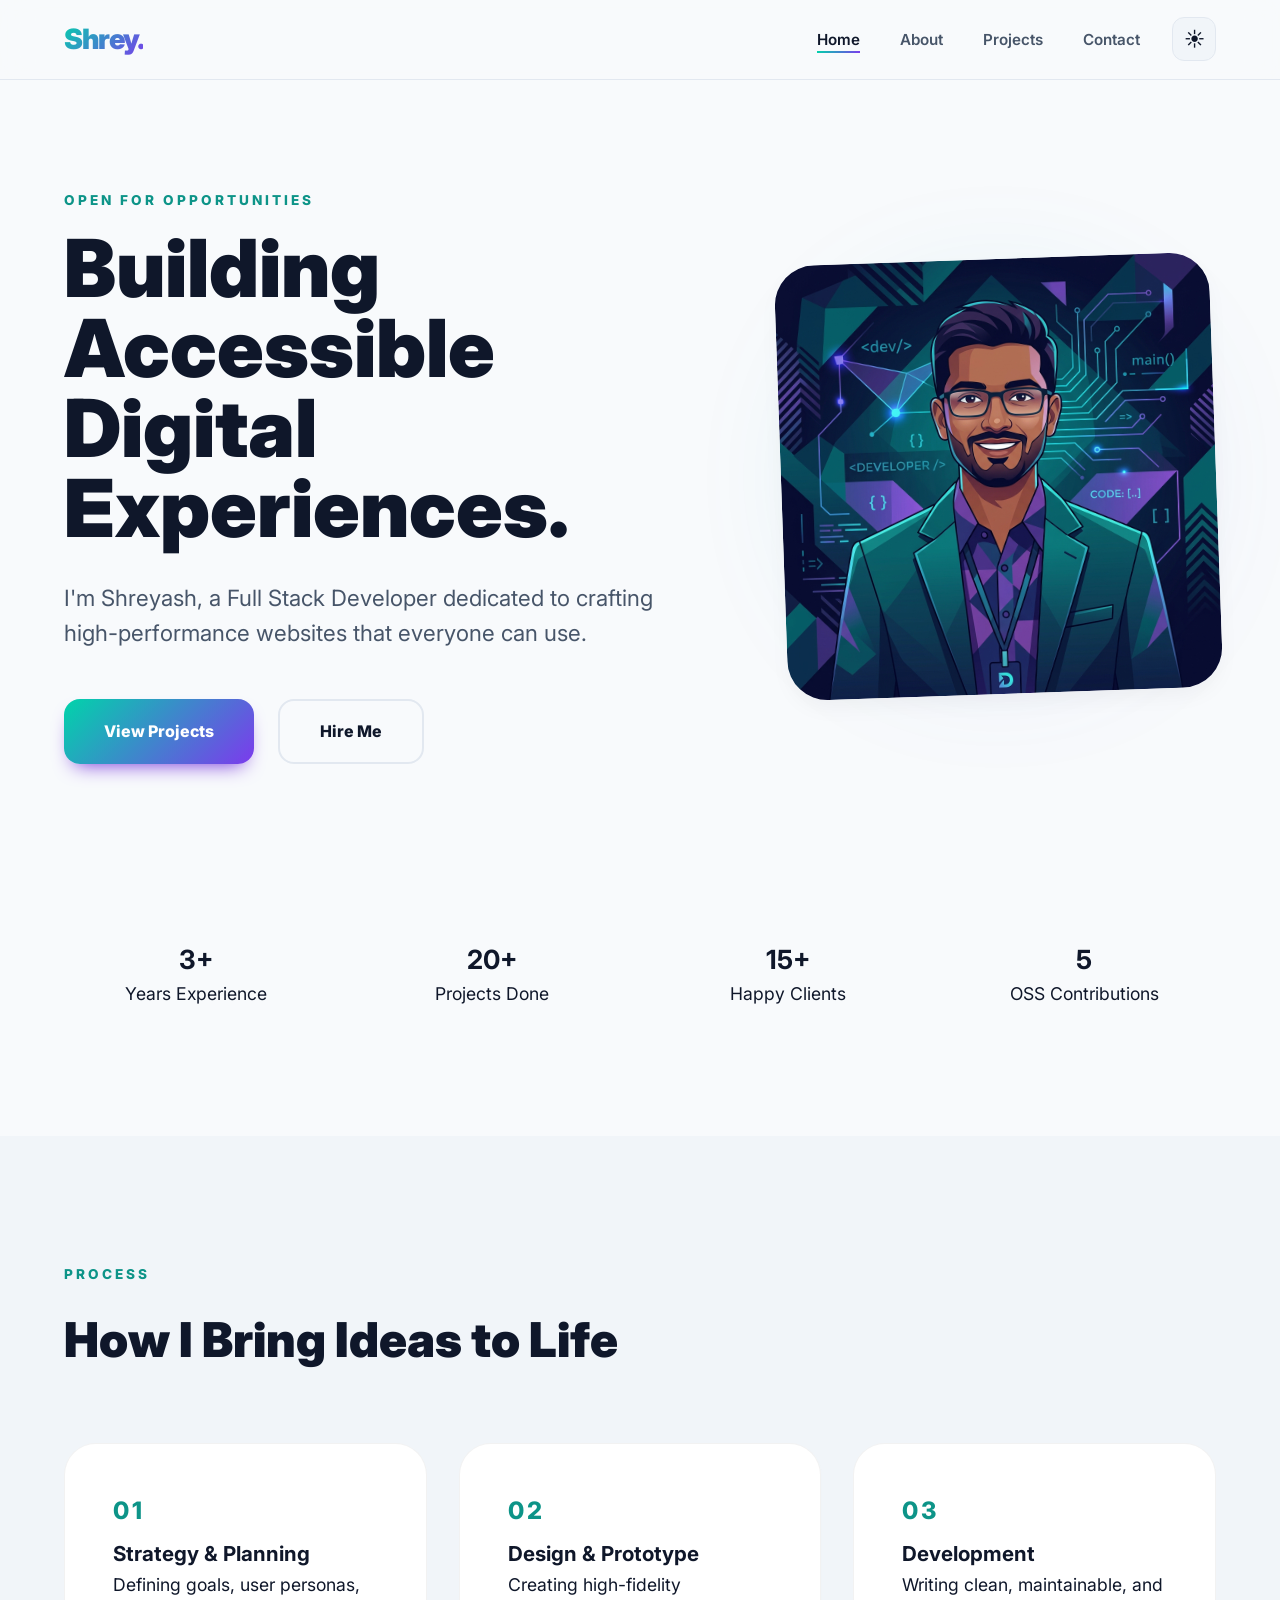
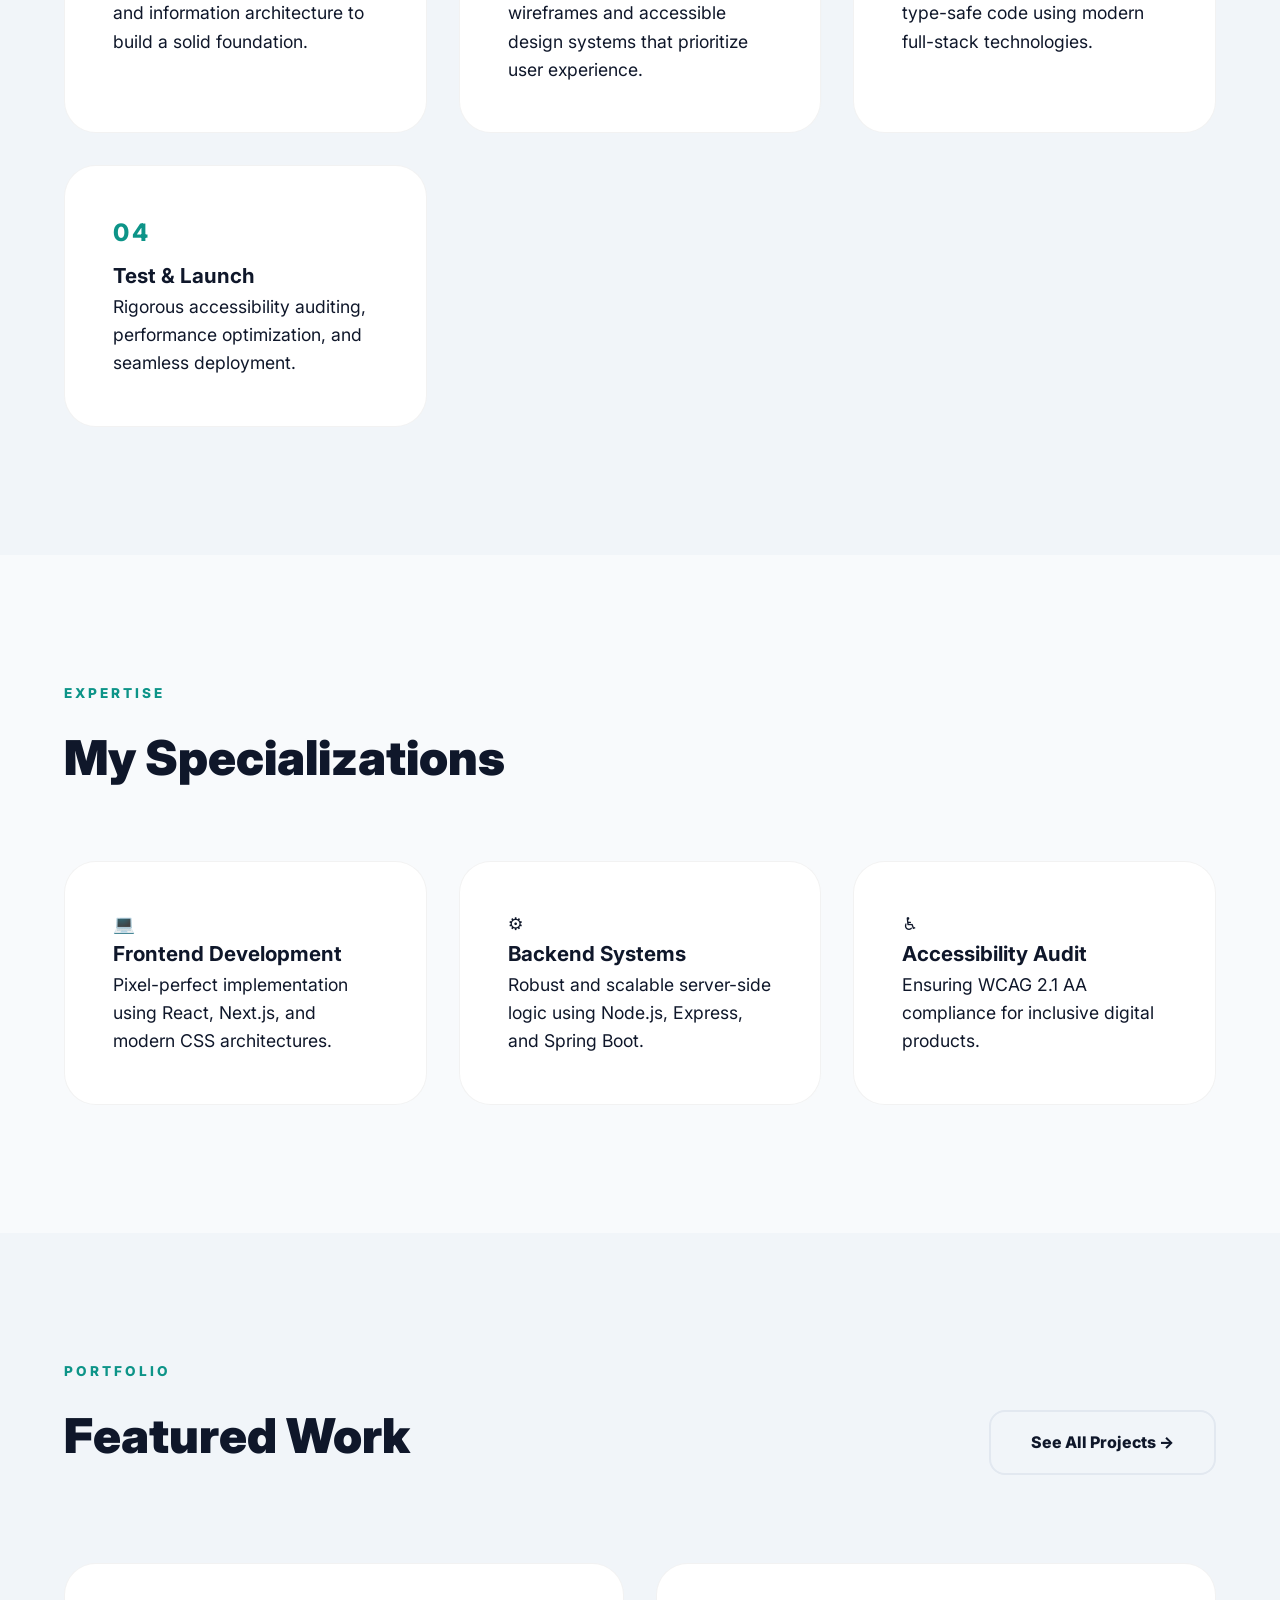
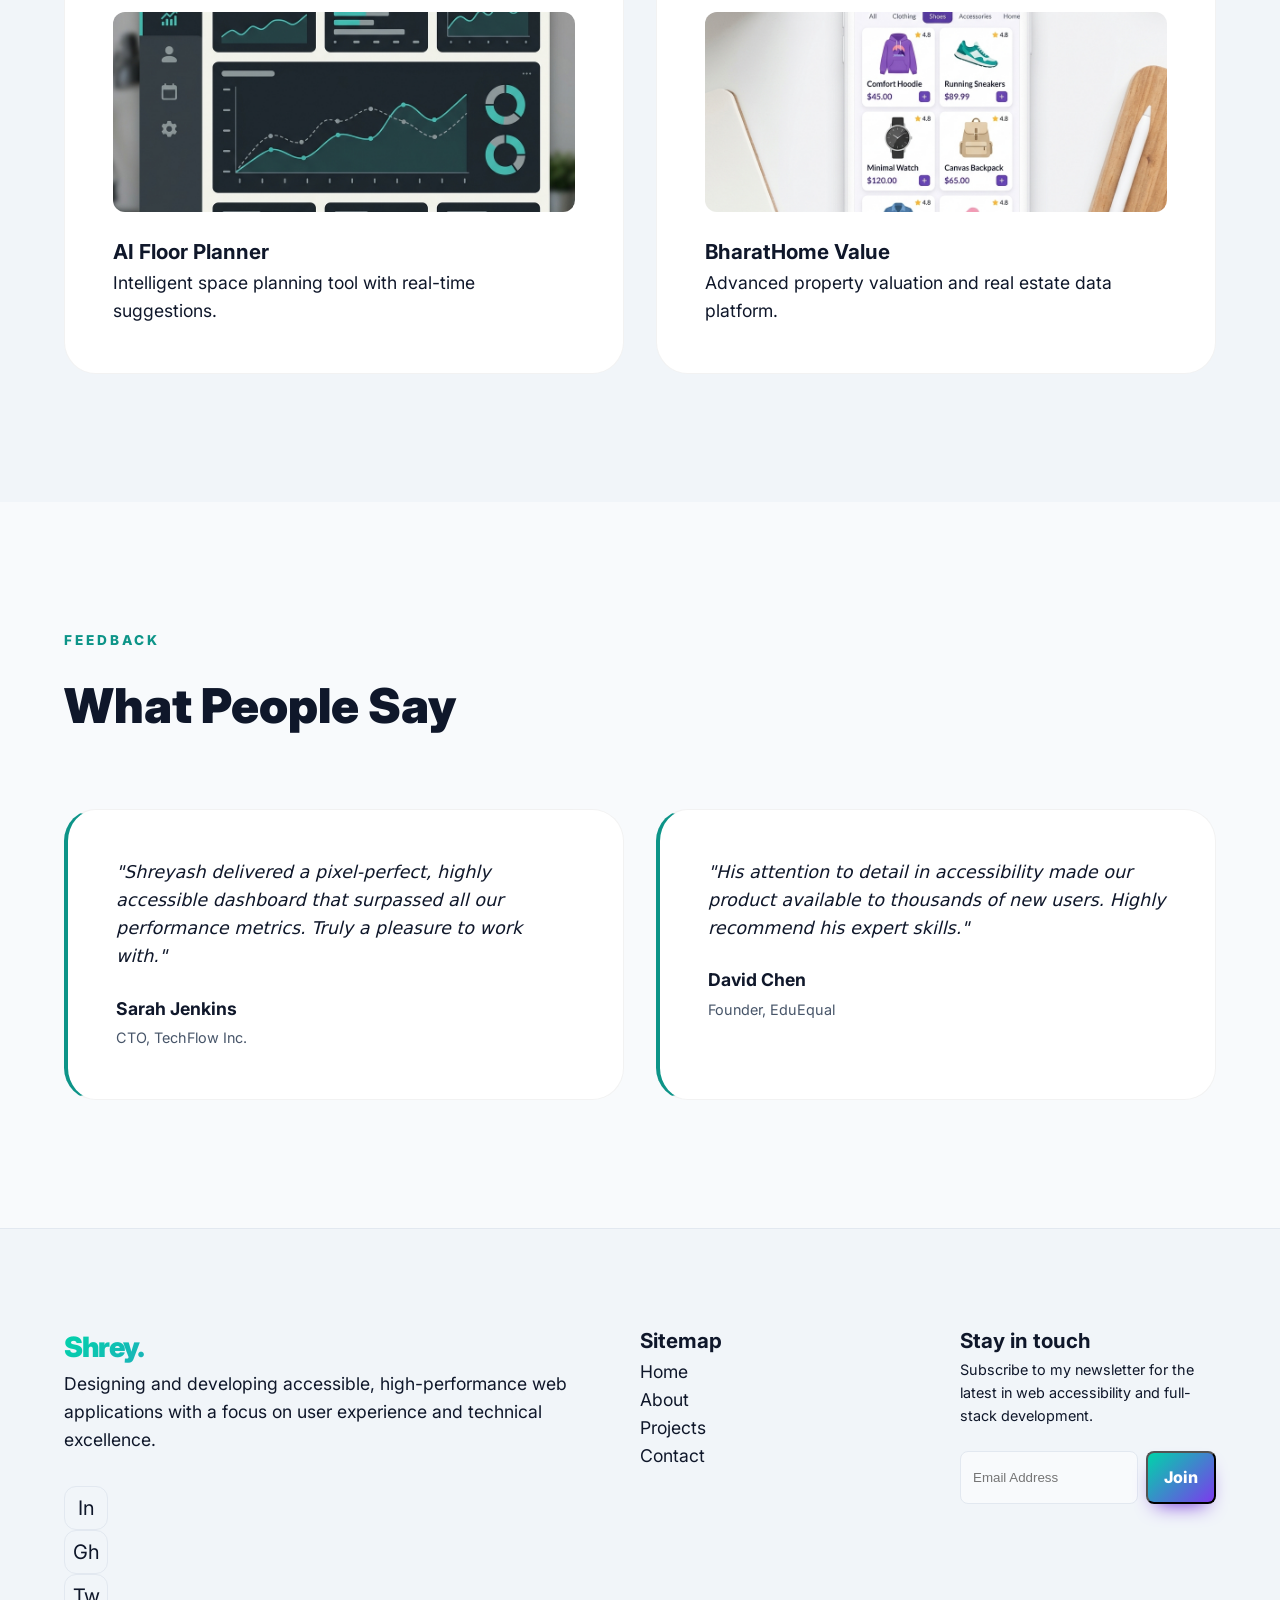
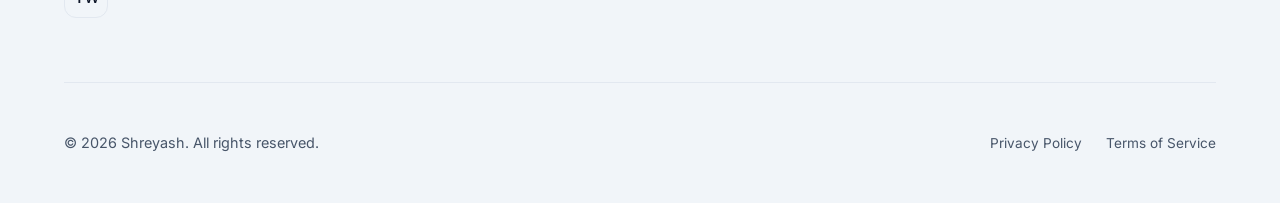
==== commit 94104300: "Added workflow, projects preview, testimonials, and expanded professional footer to home page" ====
--- a/index.html
+++ b/index.html
@@ -124,6 +124,38 @@
       </div>
     </aside>
 
+    <!-- MY WORKFLOW SECTION -->
+    <section class="section" aria-labelledby="workflow-title" style="background: var(--bg-secondary);">
+      <div class="container">
+        <div class="section-header">
+          <span class="label" aria-hidden="true">Process</span>
+          <h2 id="workflow-title" class="title">How I Bring Ideas to Life</h2>
+        </div>
+        <div class="skills-grid">
+          <div class="card">
+            <span class="label" style="font-size: 1.5rem; margin-bottom: 0.5rem;">01</span>
+            <h3>Strategy & Planning</h3>
+            <p>Defining goals, user personas, and information architecture to build a solid foundation.</p>
+          </div>
+          <div class="card">
+            <span class="label" style="font-size: 1.5rem; margin-bottom: 0.5rem;">02</span>
+            <h3>Design & Prototype</h3>
+            <p>Creating high-fidelity wireframes and accessible design systems that prioritize user experience.</p>
+          </div>
+          <div class="card">
+            <span class="label" style="font-size: 1.5rem; margin-bottom: 0.5rem;">03</span>
+            <h3>Development</h3>
+            <p>Writing clean, maintainable, and type-safe code using modern full-stack technologies.</p>
+          </div>
+          <div class="card">
+            <span class="label" style="font-size: 1.5rem; margin-bottom: 0.5rem;">04</span>
+            <h3>Test & Launch</h3>
+            <p>Rigorous accessibility auditing, performance optimization, and seamless deployment.</p>
+          </div>
+        </div>
+      </div>
+    </section>
+
     <!-- WHAT I DO SECTION -->
     <section class="section" aria-labelledby="expertise-title">
       <div class="container">
@@ -150,6 +182,58 @@
             <h3>Accessibility Audit</h3>
             <p>Ensuring WCAG 2.1 AA compliance for inclusive digital products.</p>
           </article>
+        </div>
+      </div>
+    </section>
+
+    <!-- FEATURED PROJECTS PREVIEW -->
+    <section class="section" style="background: var(--bg-secondary);" aria-labelledby="featured-title">
+      <div class="container">
+        <div class="section-header" style="display: flex; justify-content: space-between; align-items: flex-end; flex-wrap: wrap; gap: 2rem;">
+          <div>
+            <span class="label" aria-hidden="true">Portfolio</span>
+            <h2 id="featured-title" class="title">Featured Work</h2>
+          </div>
+          <a href="projects.html" class="btn btn-outline" style="margin-bottom: 1.5rem;">See All Projects &rarr;</a>
+        </div>
+        
+        <div class="skills-grid">
+          <article class="card">
+            <img src="assets/images/project1.png" alt="AI Floor Planner Preview" style="border-radius: 12px; margin-bottom: 1.5rem; width: 100%; height: 200px; object-fit: cover;">
+            <h3>AI Floor Planner</h3>
+            <p>Intelligent space planning tool with real-time suggestions.</p>
+          </article>
+          <article class="card">
+            <img src="assets/images/project2.png" alt="BharatHome Value Preview" style="border-radius: 12px; margin-bottom: 1.5rem; width: 100%; height: 200px; object-fit: cover;">
+            <h3>BharatHome Value</h3>
+            <p>Advanced property valuation and real estate data platform.</p>
+          </article>
+        </div>
+      </div>
+    </section>
+
+    <!-- TESTIMONIALS SECTION -->
+    <section class="section" aria-labelledby="testimonials-title">
+      <div class="container">
+        <div class="section-header">
+          <span class="label" aria-hidden="true">Feedback</span>
+          <h2 id="testimonials-title" class="title">What People Say</h2>
+        </div>
+        <div class="skills-grid">
+          <blockquote class="card">
+            <p style="font-style: italic; margin-bottom: 1.5rem;">"Shreyash delivered a pixel-perfect, highly accessible dashboard that surpassed all our performance metrics. Truly a pleasure to work with."</p>
+            <footer style="background: none; border: none; padding: 0;">
+              <strong>Sarah Jenkins</strong><br>
+              <span style="font-size: 0.9rem; color: var(--text-secondary);">CTO, TechFlow Inc.</span>
+            </footer>
+          </blockquote>
+          <blockquote class="card">
+            <p style="font-style: italic; margin-bottom: 1.5rem;">"His attention to detail in accessibility made our product available to thousands of new users. Highly recommend his expert skills."</p>
+            <footer style="background: none; border: none; padding: 0;">
+              <strong>David Chen</strong><br>
+              <span style="font-size: 0.9rem; color: var(--text-secondary);">Founder, EduEqual</span>
+            </footer>
+          </blockquote>
         </div>
       </div>
     </section>
@@ -162,11 +246,16 @@
       <div class="footer-grid">
         <div class="footer-brand">
           <div class="nav-logo">Shrey<span>.</span></div>
-          <p>Designing and developing accessible, high-performance web applications with a focus on user experience.</p>
+          <p style="margin-bottom: 2rem;">Designing and developing accessible, high-performance web applications with a focus on user experience and technical excellence.</p>
+          <div class="social-links" aria-label="Social media connections">
+            <a href="#" class="theme-btn" aria-label="LinkedIn Profile">In</a>
+            <a href="#" class="theme-btn" aria-label="GitHub Profile">Gh</a>
+            <a href="#" class="theme-btn" aria-label="Twitter Profile">Tw</a>
+          </div>
         </div>
         
-        <nav class="footer-col" aria-label="Footer Navigation">
-          <h3>Links</h3>
+        <nav class="footer-col" aria-label="Quick Links">
+          <h3>Sitemap</h3>
           <ul>
             <li><a href="index.html">Home</a></li>
             <li><a href="about.html">About</a></li>
@@ -176,20 +265,25 @@
         </nav>
 
         <div class="footer-col">
-          <h3>Connect</h3>
-          <ul>
-            <li><a href="https://github.com" target="_blank" rel="noopener noreferrer">GitHub</a></li>
-            <li><a href="https://linkedin.com" target="_blank" rel="noopener noreferrer">LinkedIn</a></li>
-            <li><a href="https://twitter.com" target="_blank" rel="noopener noreferrer">Twitter</a></li>
-          </ul>
+          <h3>Stay in touch</h3>
+          <p style="font-size: 0.9rem; margin-bottom: 1.5rem;">Subscribe to my newsletter for the latest in web accessibility and full-stack development.</p>
+          <form class="newsletter-form" aria-label="Newsletter subscription">
+            <div style="display: flex; gap: 0.5rem;">
+              <input type="email" placeholder="Email Address" aria-label="Email for newsletter" required style="padding: 0.75rem; border-radius: 8px; border: 1px solid var(--border-color); background: var(--bg-primary); color: var(--text-primary); width: 100%;">
+              <button type="submit" class="btn btn-primary" style="padding: 0.75rem 1rem; border-radius: 8px;">Join</button>
+            </div>
+          </form>
         </div>
       </div>
 
       <div class="footer-bottom">
         <p>&copy; <span id="year"></span> Shreyash. All rights reserved.</p>
-        <div class="social-links" aria-label="Social media icons">
-          <!-- Social icons would go here -->
-        </div>
+        <nav aria-label="Legal navigation">
+          <ul style="display: flex; gap: 1.5rem;">
+            <li><a href="#" style="font-size: 0.85rem;">Privacy Policy</a></li>
+            <li><a href="#" style="font-size: 0.85rem;">Terms of Service</a></li>
+          </ul>
+        </nav>
       </div>
     </div>
   </footer>
--- a/styles.css
+++ b/styles.css
@@ -5,7 +5,8 @@
 
 :root {
   /* Core Palette (Dark Mode Default) */
-  --bg-primary: #0a0f1e;
+  --bg-primary-rgb: 10, 15, 30;
+  --bg-primary: rgb(var(--bg-primary-rgb));
   --bg-secondary: #111827;
   --bg-card: rgba(26, 34, 53, 0.7);
   --text-primary: #f8fafc;
@@ -33,7 +34,8 @@
 
 /* Light Mode Overrides */
 [data-theme="light"] {
-  --bg-primary: #f8fafc;
+  --bg-primary-rgb: 248, 250, 252;
+  --bg-primary: rgb(var(--bg-primary-rgb));
   --bg-secondary: #f1f5f9;
   --bg-card: #ffffff;
   --text-primary: #0f172a;
@@ -94,7 +96,7 @@
   width: 100%;
   height: var(--nav-height);
   z-index: 1000;
-  background: rgba(var(--bg-primary), 0.8);
+  background: rgba(var(--bg-primary-rgb), 0.8);
   backdrop-filter: blur(16px);
   -webkit-backdrop-filter: blur(16px);
   border-bottom: 1px solid var(--border-color);
@@ -119,7 +121,7 @@
 
 .nav-actions { display: flex; align-items: center; gap: 2rem; }
 
-#primary-nav ul { display: flex; gap: 2.5rem; }
+#primary-nav { display: flex; gap: 2.5rem; }
 #primary-nav a {
   font-weight: 600;
   font-size: 0.95rem;
@@ -310,6 +312,17 @@
   box-shadow: 0 0 0 4px rgba(0, 212, 170, 0.1);
 }
 
+/* Newsletter Form */
+.newsletter-form input {
+  flex: 1;
+  min-width: 0;
+}
+
+/* Testimonials */
+blockquote.card {
+  border-left: 4px solid var(--accent-primary);
+}
+
 /* ─── FOOTER ─── */
 footer {
   padding: 6rem 0 3rem;
@@ -328,10 +341,17 @@
   padding-top: 3rem;
   border-top: 1px solid var(--border-color);
   display: flex;
-  justify-content: space-between;
-  align-items: center;
+  flex-direction: column;
+  align-items: center;
+  gap: 2rem;
   color: var(--text-secondary);
   font-size: 0.9rem;
+}
+@media (min-width: 768px) {
+  .footer-bottom {
+    flex-direction: row;
+    justify-content: space-between;
+  }
 }
 
 /* ─── RESPONSIVE ARCHITECTURE (Mobile-First) ─── */
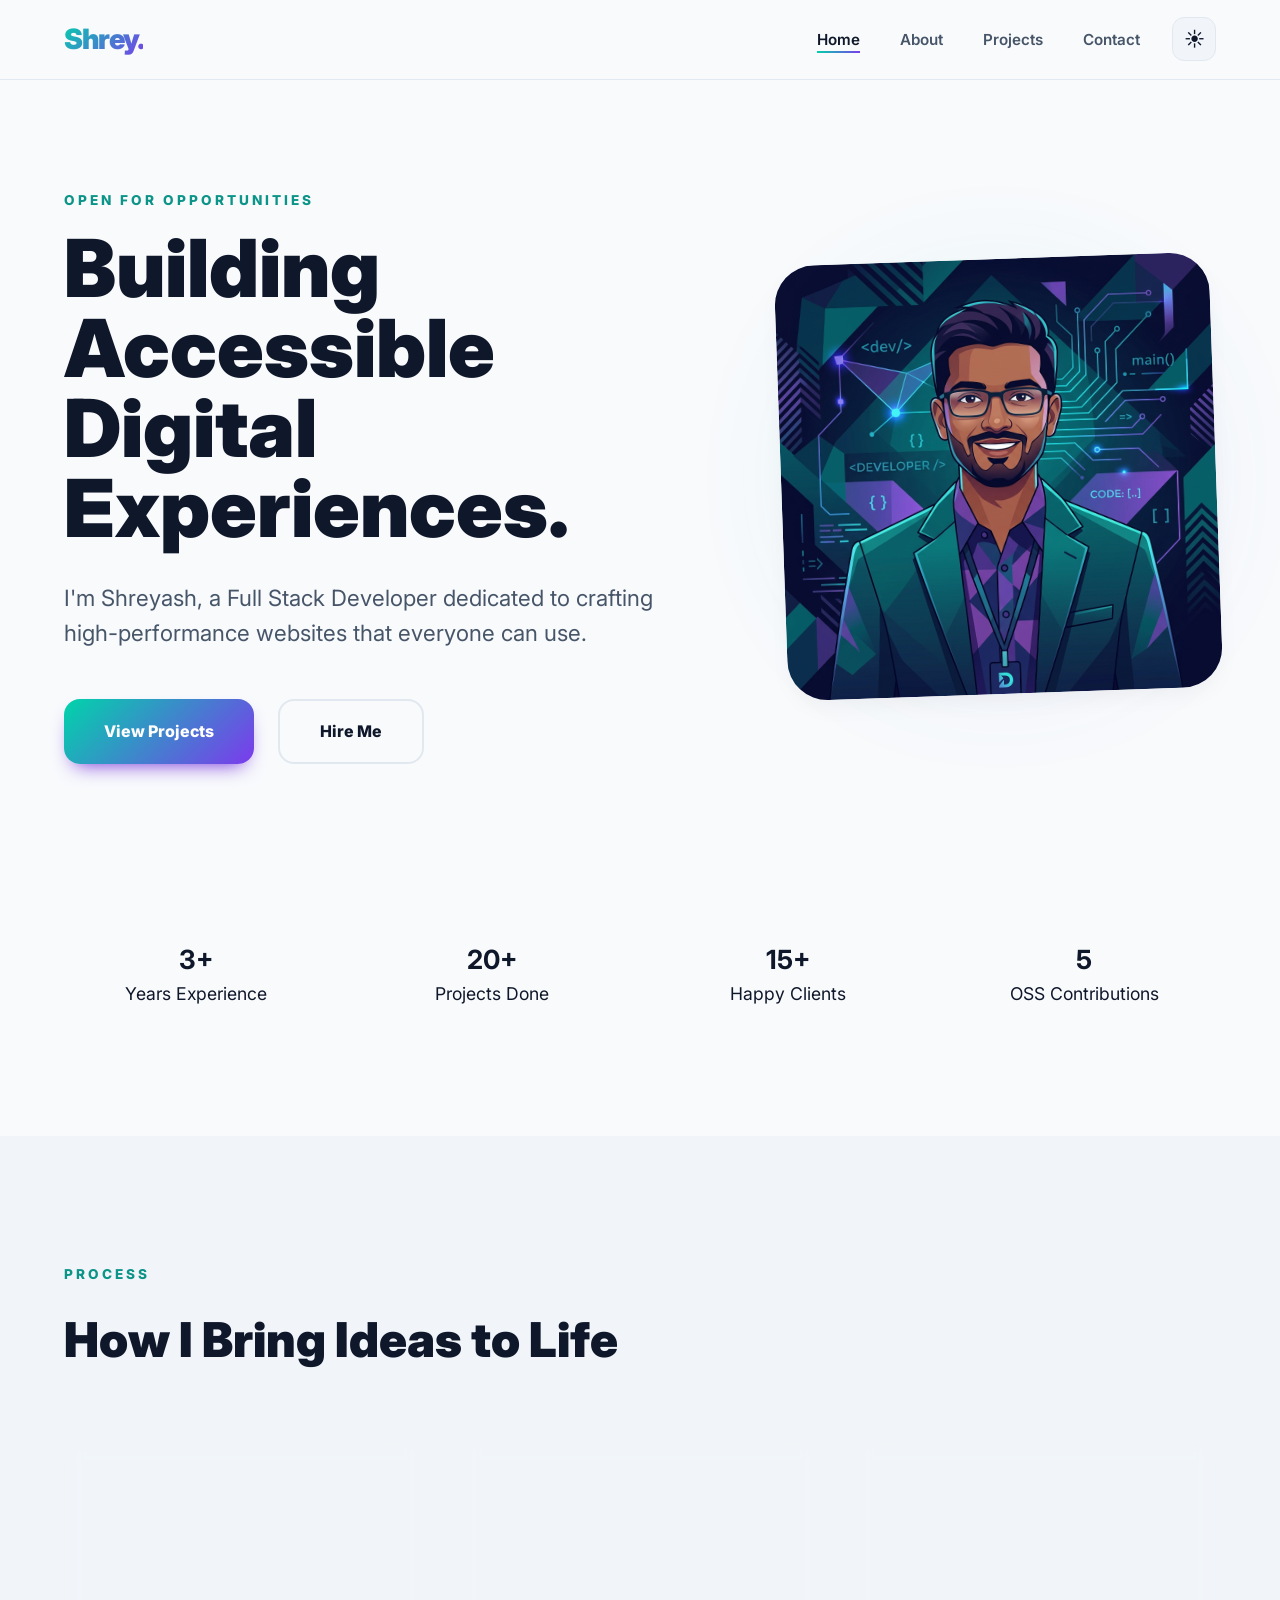
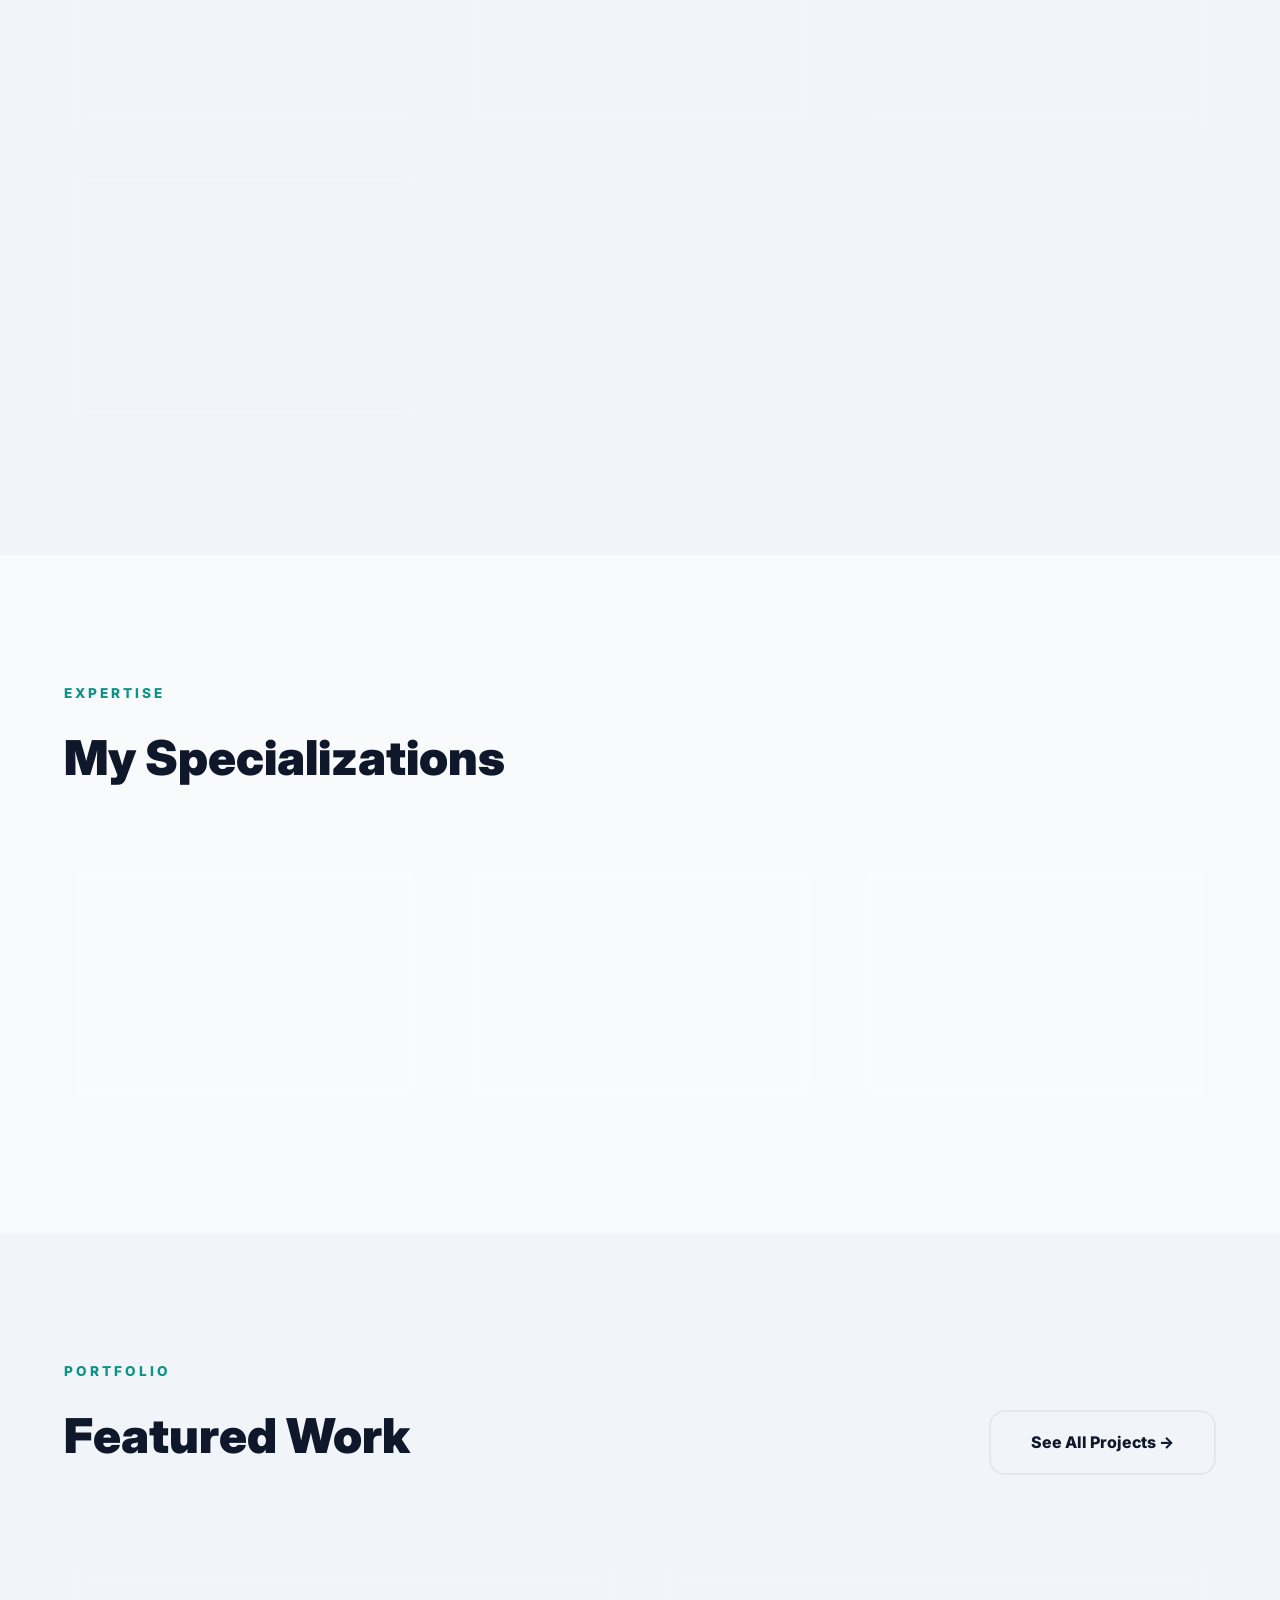
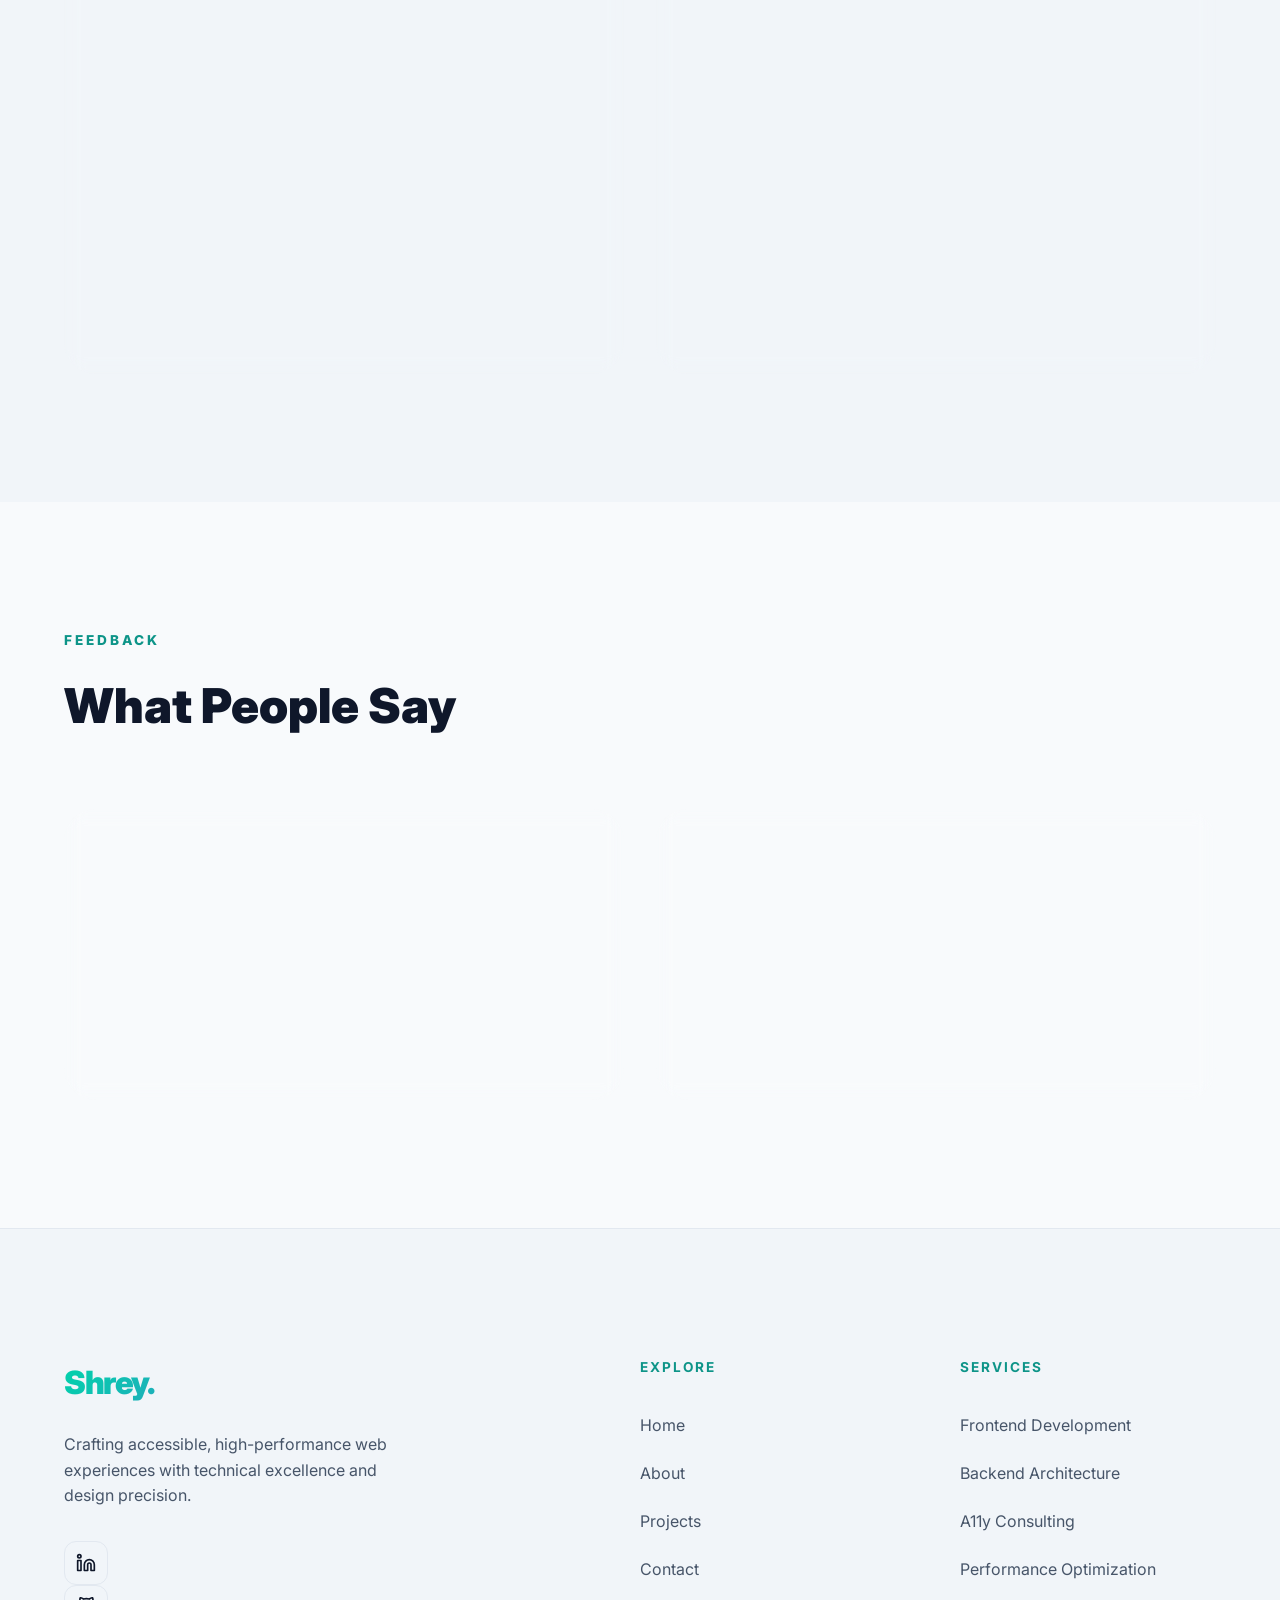
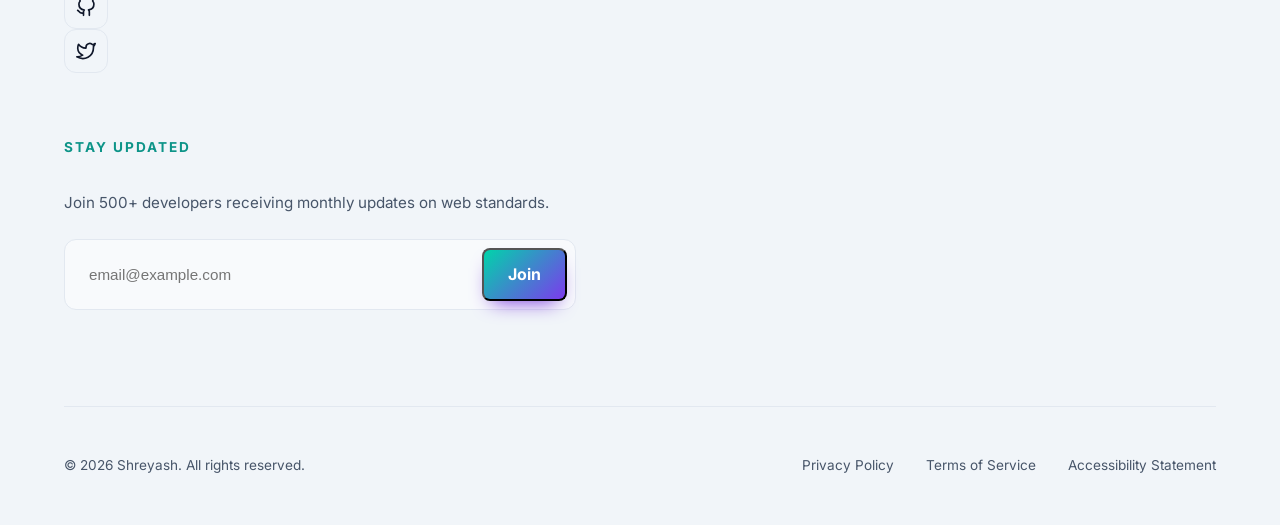
==== commit 720082d2: "Professional Footer Overhaul: 4-column layout, SVG icons, and modern newsletter design" ====
--- a/index.html
+++ b/index.html
@@ -240,22 +240,30 @@
 
   </main>
 
-  <!-- SEMANTIC FOOTER -->
+  <!-- SEMANTIC FOOTER (Professional Overhaul) -->
   <footer role="contentinfo">
     <div class="container">
       <div class="footer-grid">
+        <!-- Col 1: Brand -->
         <div class="footer-brand">
           <div class="nav-logo">Shrey<span>.</span></div>
-          <p style="margin-bottom: 2rem;">Designing and developing accessible, high-performance web applications with a focus on user experience and technical excellence.</p>
+          <p>Crafting accessible, high-performance web experiences with technical excellence and design precision.</p>
           <div class="social-links" aria-label="Social media connections">
-            <a href="#" class="theme-btn" aria-label="LinkedIn Profile">In</a>
-            <a href="#" class="theme-btn" aria-label="GitHub Profile">Gh</a>
-            <a href="#" class="theme-btn" aria-label="Twitter Profile">Tw</a>
+            <a href="#" class="theme-btn" aria-label="LinkedIn Profile">
+              <svg aria-hidden="true" width="20" height="20" viewBox="0 0 24 24" fill="none" stroke="currentColor" stroke-width="2" stroke-linecap="round" stroke-linejoin="round"><path d="M16 8a6 6 0 0 1 6 6v7h-4v-7a2 2 0 0 0-2-2 2 2 0 0 0-2 2v7h-4v-7a6 6 0 0 1 6-6z"></path><rect x="2" y="9" width="4" height="12"></rect><circle cx="4" cy="4" r="2"></circle></svg>
+            </a>
+            <a href="#" class="theme-btn" aria-label="GitHub Profile">
+              <svg aria-hidden="true" width="20" height="20" viewBox="0 0 24 24" fill="none" stroke="currentColor" stroke-width="2" stroke-linecap="round" stroke-linejoin="round"><path d="M9 19c-5 1.5-5-2.5-7-3m14 6v-3.87a3.37 3.37 0 0 0-.94-2.61c3.14-.35 6.44-1.54 6.44-7A5.44 5.44 0 0 0 20 4.77 5.07 5.07 0 0 0 19.91 1S18.73.65 16 2.48a13.38 13.38 0 0 0-7 0C6.27.65 5.09 1 5.09 1A5.07 5.07 0 0 0 5 4.77a5.44 5.44 0 0 0-1.5 3.78c0 5.42 3.3 6.61 6.44 7A3.37 3.37 0 0 0 9 18.13V22"></path></svg>
+            </a>
+            <a href="#" class="theme-btn" aria-label="Twitter Profile">
+              <svg aria-hidden="true" width="20" height="20" viewBox="0 0 24 24" fill="none" stroke="currentColor" stroke-width="2" stroke-linecap="round" stroke-linejoin="round"><path d="M23 3a10.9 10.9 0 0 1-3.14 1.53 4.48 4.48 0 0 0-7.86 3v1A10.66 10.66 0 0 1 3 4s-4 9 5 13a11.64 11.64 0 0 1-7 2c9 5 20 0 20-11.5a4.5 4.5 0 0 0-.08-.83A7.72 7.72 0 0 0 23 3z"></path></svg>
+            </a>
           </div>
         </div>
         
-        <nav class="footer-col" aria-label="Quick Links">
-          <h3>Sitemap</h3>
+        <!-- Col 2: Explore -->
+        <nav class="footer-col" aria-label="Sitemap">
+          <h3>Explore</h3>
           <ul>
             <li><a href="index.html">Home</a></li>
             <li><a href="about.html">About</a></li>
@@ -264,13 +272,25 @@
           </ul>
         </nav>
 
+        <!-- Col 3: Services -->
+        <nav class="footer-col" aria-label="Services">
+          <h3>Services</h3>
+          <ul>
+            <li><a href="#">Frontend Development</a></li>
+            <li><a href="#">Backend Architecture</a></li>
+            <li><a href="#">A11y Consulting</a></li>
+            <li><a href="#">Performance Optimization</a></li>
+          </ul>
+        </nav>
+
+        <!-- Col 4: Updates -->
         <div class="footer-col">
-          <h3>Stay in touch</h3>
-          <p style="font-size: 0.9rem; margin-bottom: 1.5rem;">Subscribe to my newsletter for the latest in web accessibility and full-stack development.</p>
+          <h3>Stay Updated</h3>
+          <p style="font-size: 0.95rem; margin-bottom: 1.5rem; color: var(--text-secondary);">Join 500+ developers receiving monthly updates on web standards.</p>
           <form class="newsletter-form" aria-label="Newsletter subscription">
-            <div style="display: flex; gap: 0.5rem;">
-              <input type="email" placeholder="Email Address" aria-label="Email for newsletter" required style="padding: 0.75rem; border-radius: 8px; border: 1px solid var(--border-color); background: var(--bg-primary); color: var(--text-primary); width: 100%;">
-              <button type="submit" class="btn btn-primary" style="padding: 0.75rem 1rem; border-radius: 8px;">Join</button>
+            <div class="form-group-inline">
+              <input type="email" placeholder="email@example.com" aria-label="Email for newsletter" required>
+              <button type="submit" class="btn btn-primary btn-submit">Join</button>
             </div>
           </form>
         </div>
@@ -278,10 +298,11 @@
 
       <div class="footer-bottom">
         <p>&copy; <span id="year"></span> Shreyash. All rights reserved.</p>
-        <nav aria-label="Legal navigation">
-          <ul style="display: flex; gap: 1.5rem;">
-            <li><a href="#" style="font-size: 0.85rem;">Privacy Policy</a></li>
-            <li><a href="#" style="font-size: 0.85rem;">Terms of Service</a></li>
+        <nav aria-label="Legal links">
+          <ul style="display: flex; gap: 2rem;">
+            <li><a href="#">Privacy Policy</a></li>
+            <li><a href="#">Terms of Service</a></li>
+            <li><a href="#">Accessibility Statement</a></li>
           </ul>
         </nav>
       </div>
--- a/styles.css
+++ b/styles.css
@@ -323,18 +323,94 @@
   border-left: 4px solid var(--accent-primary);
 }
 
-/* ─── FOOTER ─── */
+/* ─── FOOTER (Premium Overhaul) ─── */
 footer {
-  padding: 6rem 0 3rem;
+  padding: 8rem 0 3rem;
   background: var(--bg-secondary);
   border-top: 1px solid var(--border-color);
+  position: relative;
 }
 
 .footer-grid {
   display: grid;
   grid-template-columns: 1fr;
   gap: 4rem;
-  margin-bottom: 4rem;
+  margin-bottom: 6rem;
+}
+
+.footer-brand .nav-logo {
+  font-size: 2rem;
+  margin-bottom: 1.5rem;
+}
+
+.footer-brand p {
+  color: var(--text-secondary);
+  max-width: 350px;
+  margin-bottom: 2rem;
+  font-size: 1rem;
+}
+
+.footer-col h3 {
+  font-size: 0.85rem;
+  text-transform: uppercase;
+  letter-spacing: 2px;
+  color: var(--accent-primary);
+  margin-bottom: 2rem;
+}
+
+.footer-col ul {
+  display: flex;
+  flex-direction: column;
+  gap: 1.25rem;
+}
+
+.footer-col a {
+  color: var(--text-secondary);
+  font-size: 1rem;
+  transition: 0.3s;
+}
+
+.footer-col a:hover {
+  color: var(--accent-primary);
+  transform: translateX(5px);
+  display: inline-block;
+}
+
+.newsletter-form {
+  margin-top: 1.5rem;
+}
+
+.newsletter-form .form-group-inline {
+  display: flex;
+  background: var(--bg-primary);
+  padding: 0.5rem;
+  border-radius: 12px;
+  border: 1px solid var(--border-color);
+  transition: 0.3s;
+}
+
+.newsletter-form .form-group-inline:focus-within {
+  border-color: var(--accent-primary);
+  box-shadow: 0 0 0 4px rgba(0, 212, 170, 0.1);
+}
+
+.newsletter-form input {
+  background: transparent;
+  border: none;
+  padding: 0.75rem 1rem;
+  color: var(--text-primary);
+  flex: 1;
+  font-size: 0.95rem;
+}
+
+.newsletter-form input:focus {
+  outline: none;
+}
+
+.newsletter-form .btn-submit {
+  padding: 0.75rem 1.5rem;
+  border-radius: 8px;
+  font-weight: 700;
 }
 
 .footer-bottom {
@@ -345,9 +421,13 @@
   align-items: center;
   gap: 2rem;
   color: var(--text-secondary);
-  font-size: 0.9rem;
-}
+  font-size: 0.85rem;
+}
+
 @media (min-width: 768px) {
+  .footer-grid {
+    grid-template-columns: 1.5fr 1fr 1fr 1.5fr;
+  }
   .footer-bottom {
     flex-direction: row;
     justify-content: space-between;
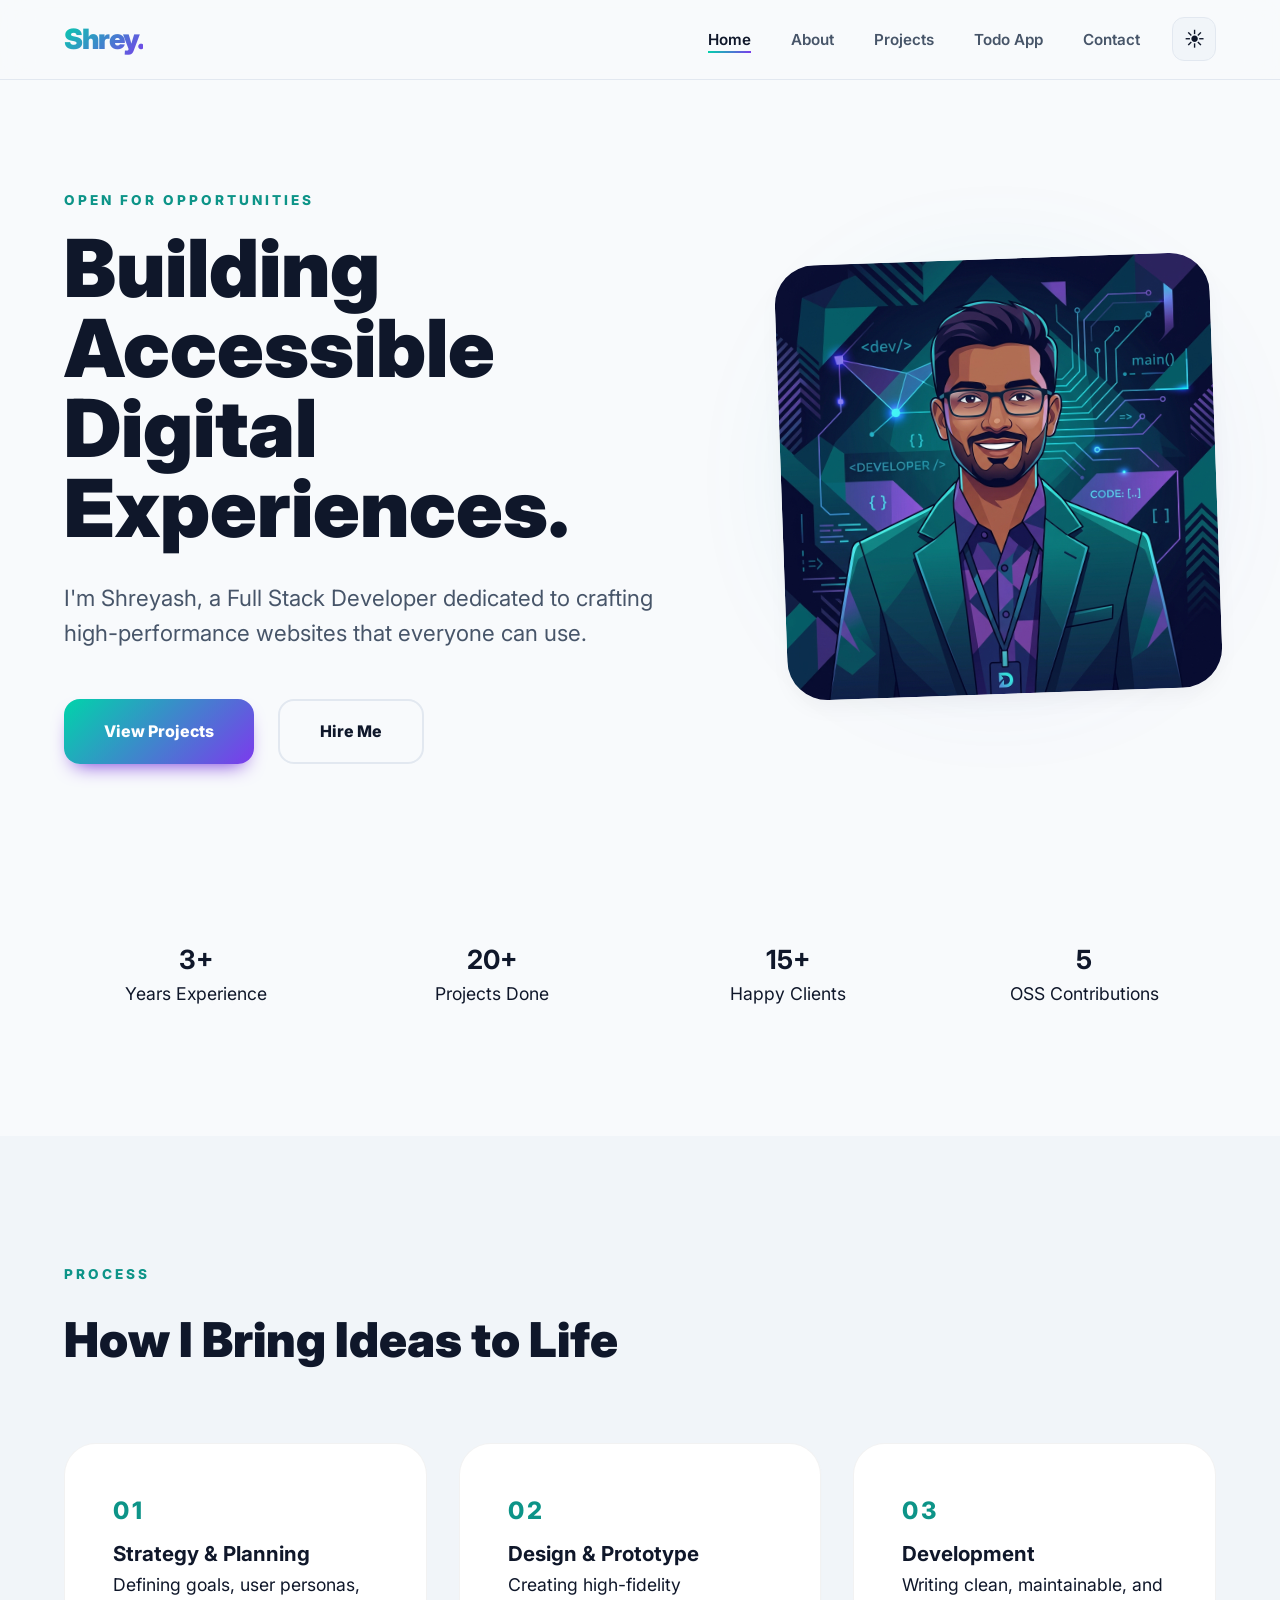
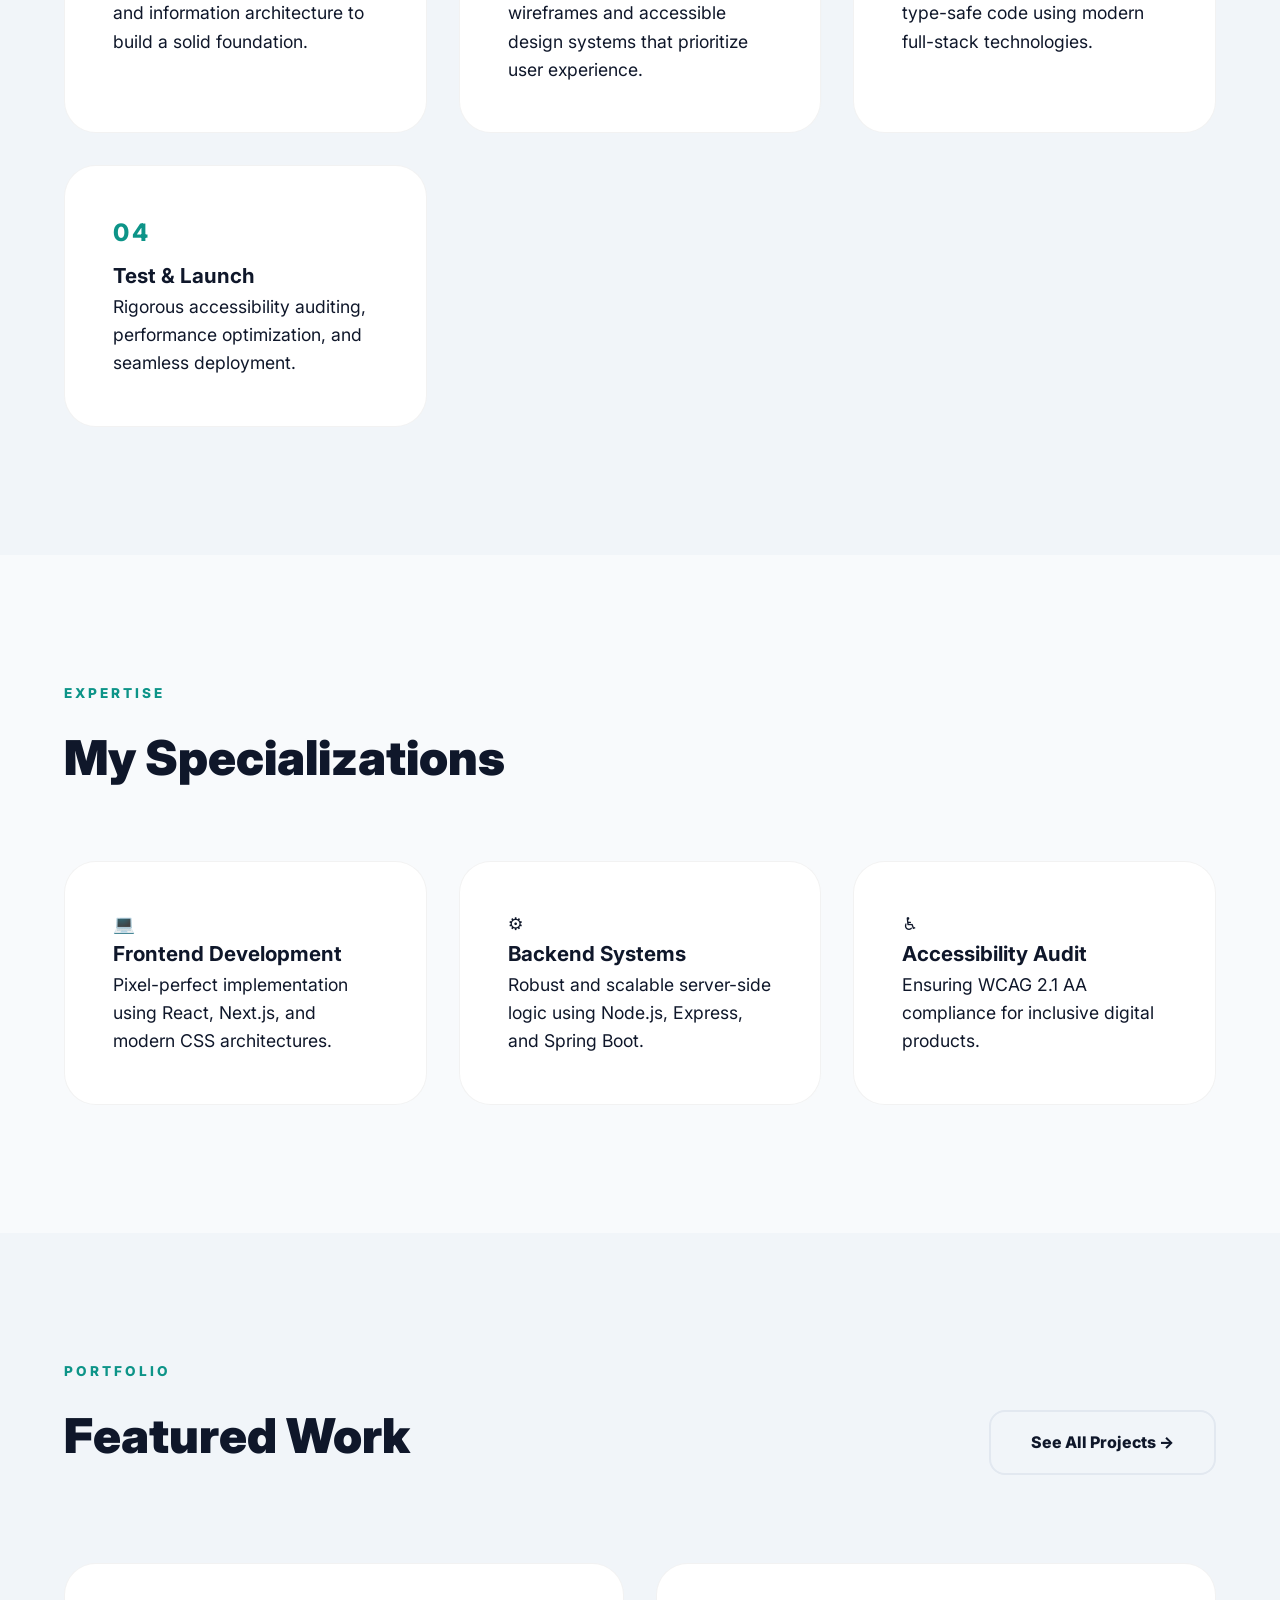
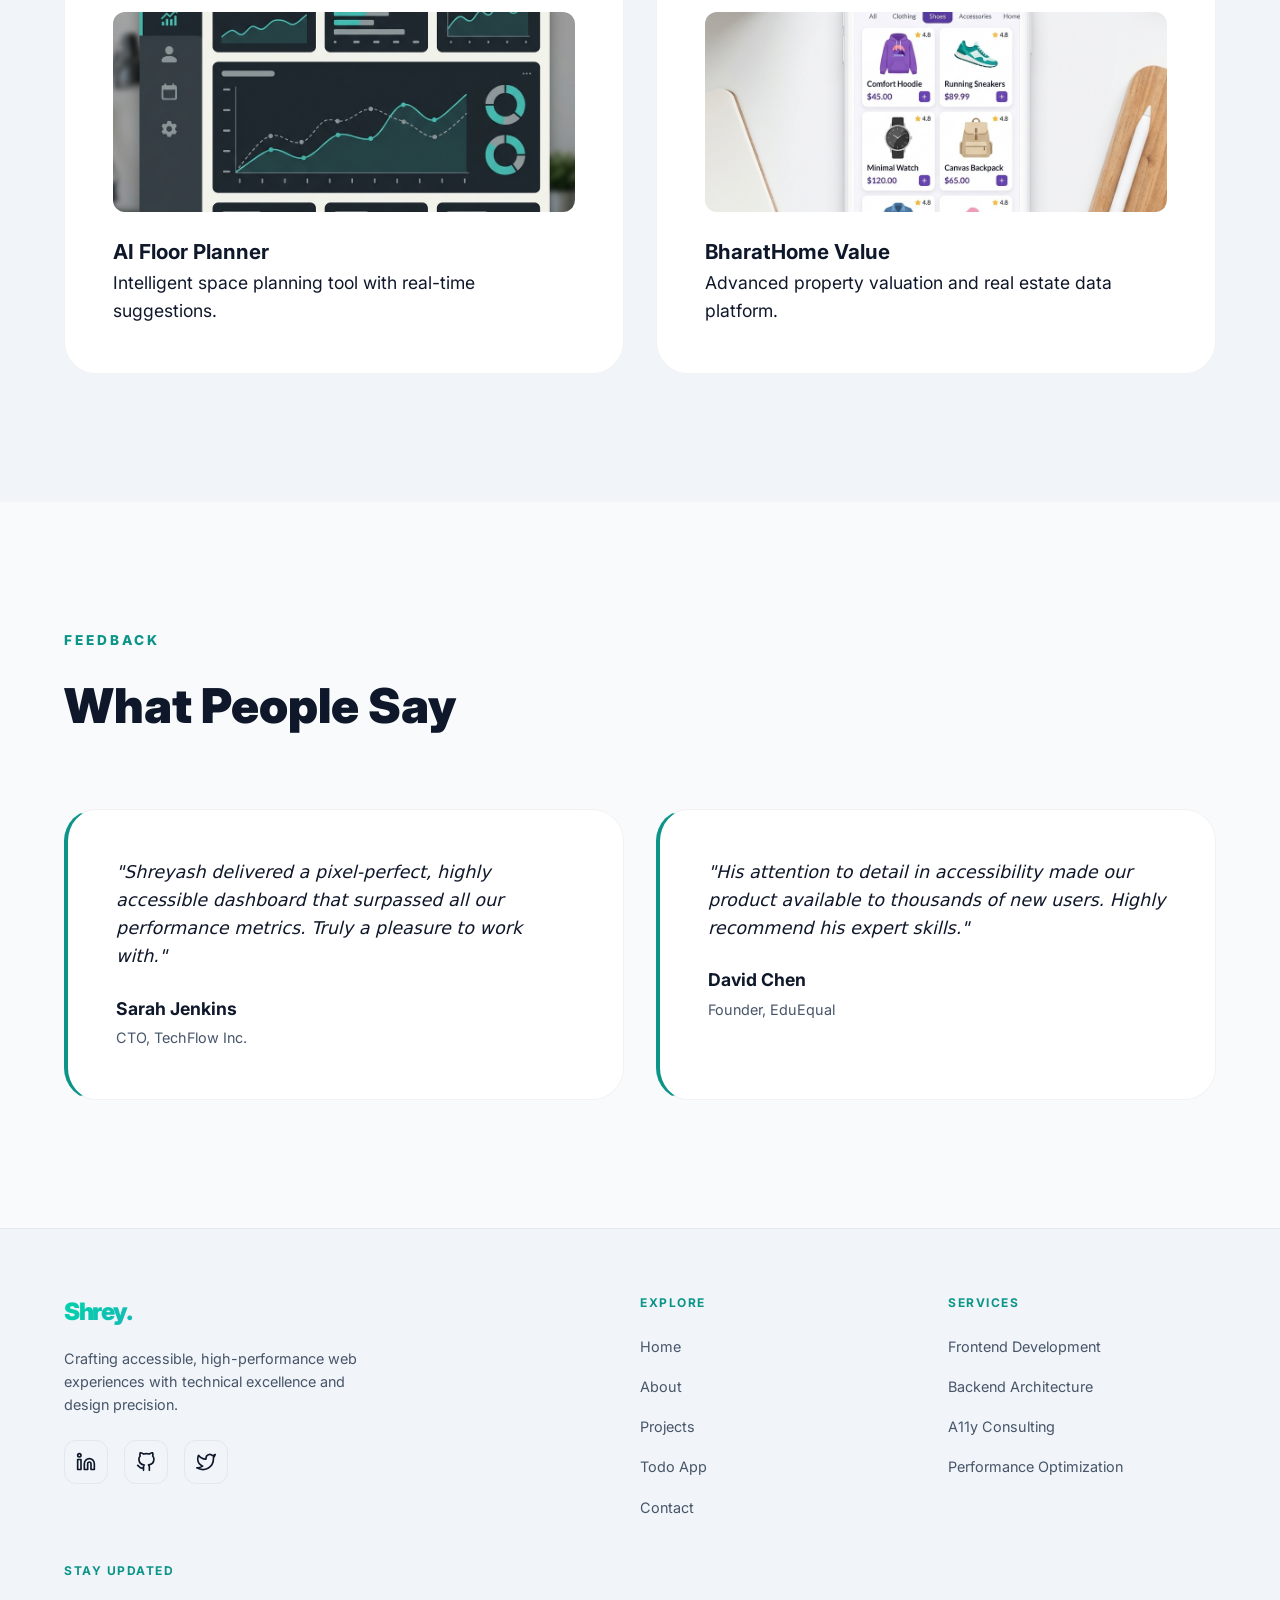
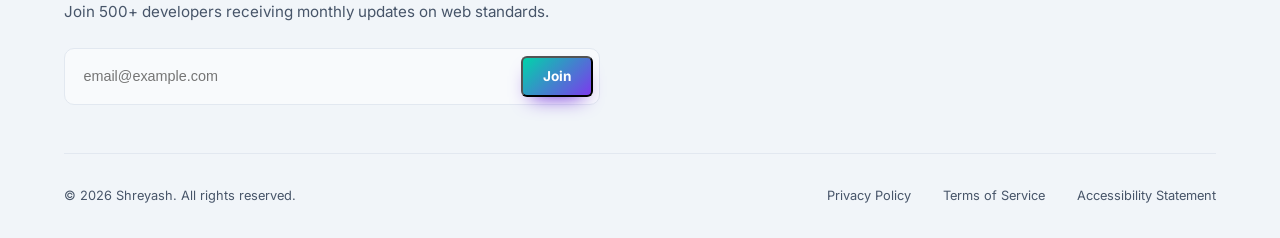
==== commit f2582093: "Developed Interactive Todo App: implemented CRUD, localStorage, filtering, and delegated events. Int" ====
--- a/index.html
+++ b/index.html
@@ -54,6 +54,7 @@
             <li><a href="index.html" aria-current="page">Home</a></li>
             <li><a href="about.html">About</a></li>
             <li><a href="projects.html">Projects</a></li>
+            <li><a href="todo.html">Todo App</a></li>
             <li><a href="contact.html">Contact</a></li>
           </ul>
         </nav>
@@ -268,6 +269,7 @@
             <li><a href="index.html">Home</a></li>
             <li><a href="about.html">About</a></li>
             <li><a href="projects.html">Projects</a></li>
+            <li><a href="todo.html">Todo App</a></li>
             <li><a href="contact.html">Contact</a></li>
           </ul>
         </nav>
--- a/styles.css
+++ b/styles.css
@@ -323,9 +323,9 @@
   border-left: 4px solid var(--accent-primary);
 }
 
-/* ─── FOOTER (Premium Overhaul) ─── */
+/* ─── FOOTER (Compact Professional) ─── */
 footer {
-  padding: 8rem 0 3rem;
+  padding: 4rem 0 2rem;
   background: var(--bg-secondary);
   border-top: 1px solid var(--border-color);
   position: relative;
@@ -334,73 +334,79 @@
 .footer-grid {
   display: grid;
   grid-template-columns: 1fr;
-  gap: 4rem;
-  margin-bottom: 6rem;
+  gap: 2.5rem;
+  margin-bottom: 3rem;
 }
 
 .footer-brand .nav-logo {
-  font-size: 2rem;
+  font-size: 1.5rem;
+  margin-bottom: 1rem;
+}
+
+.footer-brand p {
+  color: var(--text-secondary);
+  max-width: 300px;
   margin-bottom: 1.5rem;
-}
-
-.footer-brand p {
-  color: var(--text-secondary);
-  max-width: 350px;
-  margin-bottom: 2rem;
-  font-size: 1rem;
+  font-size: 0.9rem;
+}
+
+.social-links {
+  display: flex;
+  gap: 1rem;
+  align-items: center;
 }
 
 .footer-col h3 {
-  font-size: 0.85rem;
+  font-size: 0.75rem;
   text-transform: uppercase;
-  letter-spacing: 2px;
+  letter-spacing: 1.5px;
   color: var(--accent-primary);
-  margin-bottom: 2rem;
+  margin-bottom: 1.25rem;
 }
 
 .footer-col ul {
   display: flex;
   flex-direction: column;
-  gap: 1.25rem;
+  gap: 0.75rem;
 }
 
 .footer-col a {
   color: var(--text-secondary);
-  font-size: 1rem;
+  font-size: 0.9rem;
   transition: 0.3s;
 }
 
 .footer-col a:hover {
   color: var(--accent-primary);
-  transform: translateX(5px);
+  transform: translateX(3px);
   display: inline-block;
 }
 
 .newsletter-form {
-  margin-top: 1.5rem;
+  margin-top: 1rem;
 }
 
 .newsletter-form .form-group-inline {
   display: flex;
   background: var(--bg-primary);
-  padding: 0.5rem;
-  border-radius: 12px;
+  padding: 0.4rem;
+  border-radius: 10px;
   border: 1px solid var(--border-color);
   transition: 0.3s;
 }
 
 .newsletter-form .form-group-inline:focus-within {
   border-color: var(--accent-primary);
-  box-shadow: 0 0 0 4px rgba(0, 212, 170, 0.1);
+  box-shadow: 0 0 0 3px rgba(0, 212, 170, 0.1);
 }
 
 .newsletter-form input {
   background: transparent;
   border: none;
-  padding: 0.75rem 1rem;
+  padding: 0.5rem 0.75rem;
   color: var(--text-primary);
   flex: 1;
-  font-size: 0.95rem;
+  font-size: 0.9rem;
 }
 
 .newsletter-form input:focus {
@@ -408,25 +414,26 @@
 }
 
 .newsletter-form .btn-submit {
-  padding: 0.75rem 1.5rem;
-  border-radius: 8px;
+  padding: 0.5rem 1.25rem;
+  border-radius: 6px;
   font-weight: 700;
+  font-size: 0.85rem;
 }
 
 .footer-bottom {
-  padding-top: 3rem;
+  padding-top: 2rem;
   border-top: 1px solid var(--border-color);
   display: flex;
   flex-direction: column;
   align-items: center;
-  gap: 2rem;
-  color: var(--text-secondary);
-  font-size: 0.85rem;
+  gap: 1.5rem;
+  color: var(--text-secondary);
+  font-size: 0.8rem;
 }
 
 @media (min-width: 768px) {
   .footer-grid {
-    grid-template-columns: 1.5fr 1fr 1fr 1.5fr;
+    grid-template-columns: 1.5fr 0.8fr 0.8fr 1.5fr;
   }
   .footer-bottom {
     flex-direction: row;
